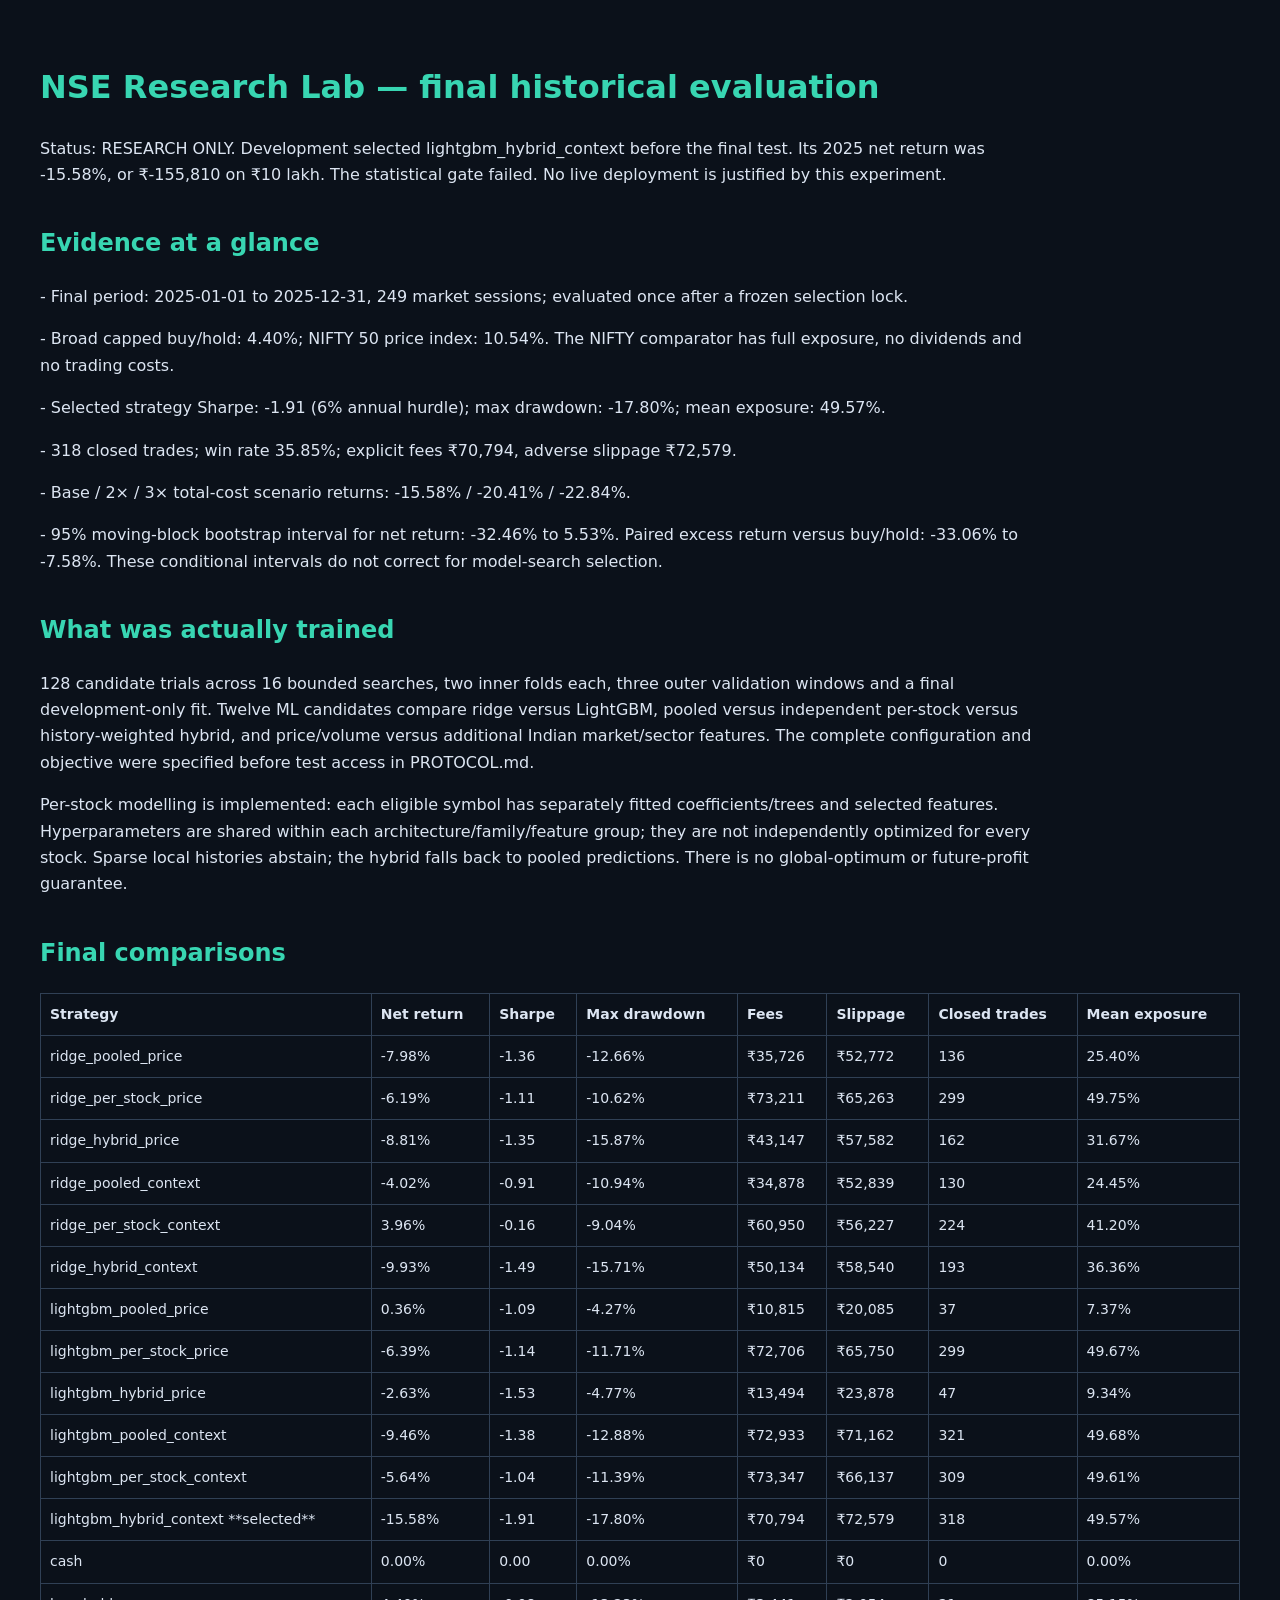
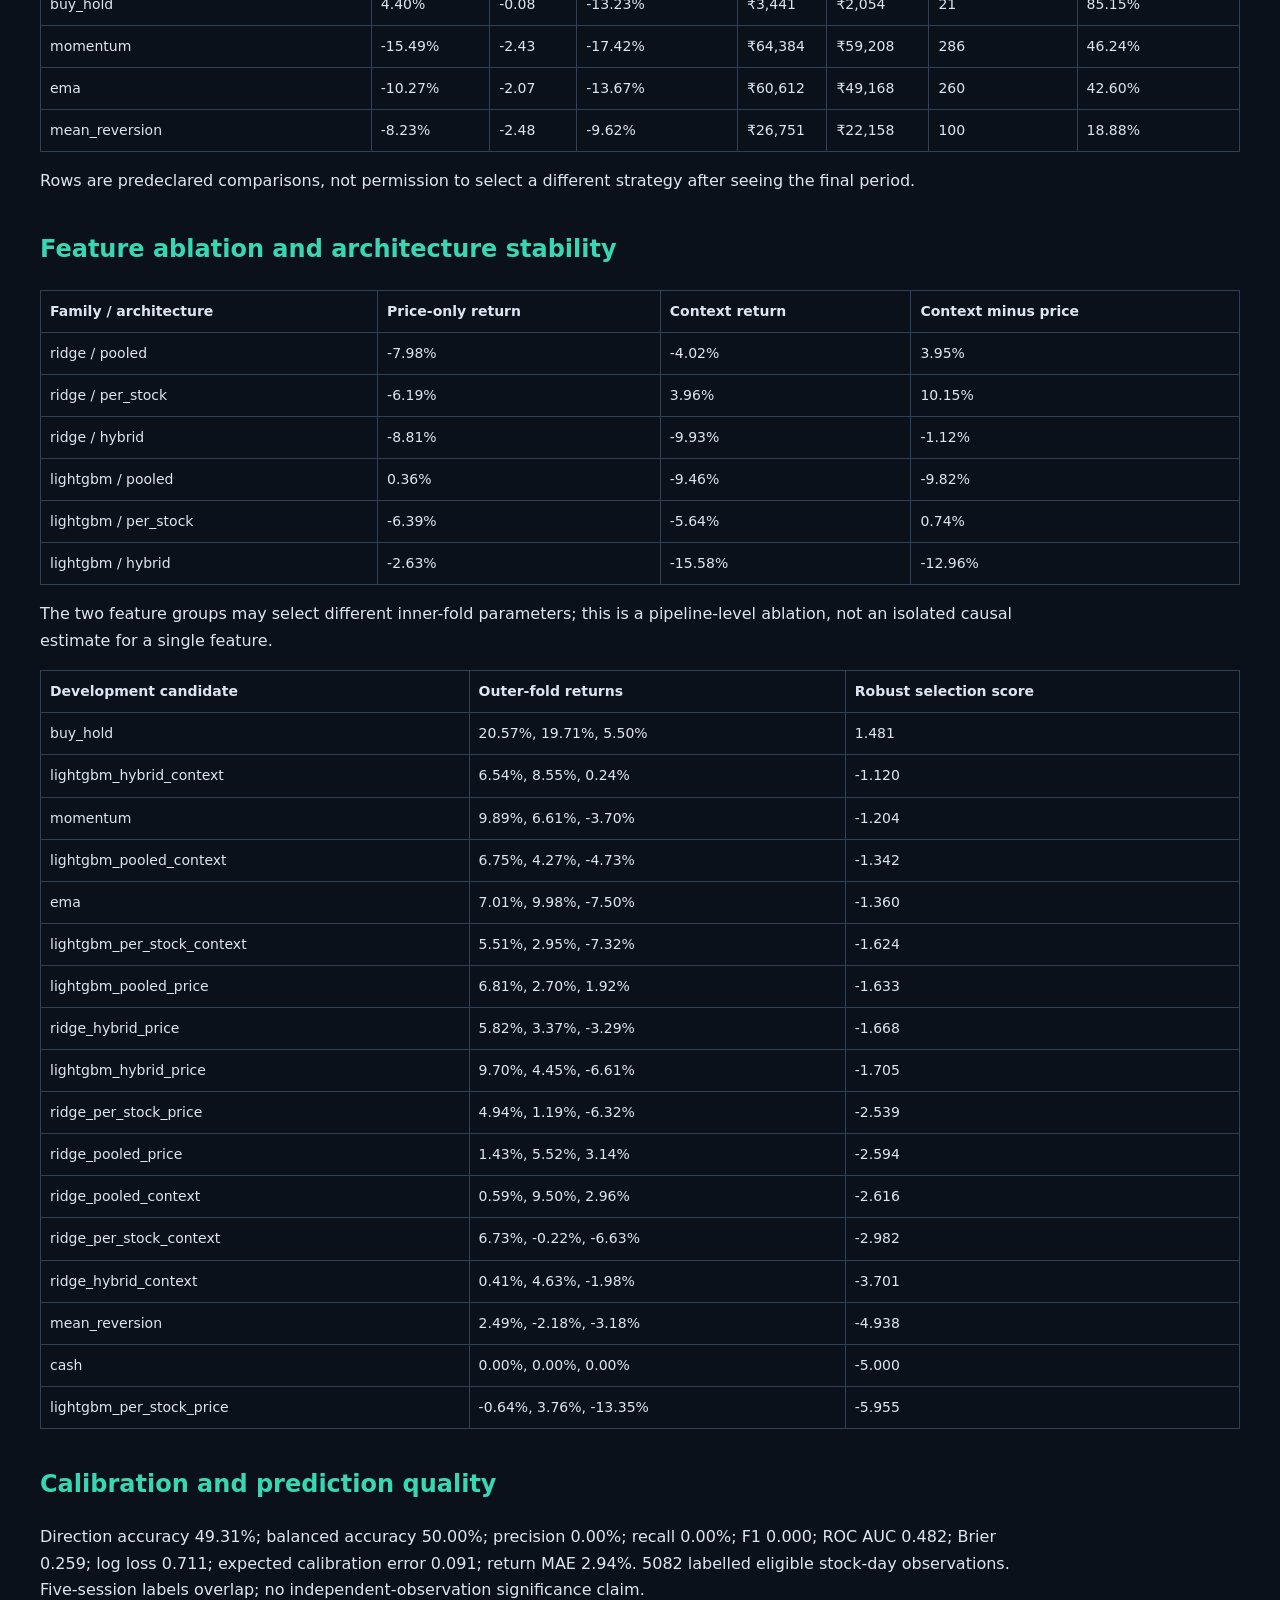
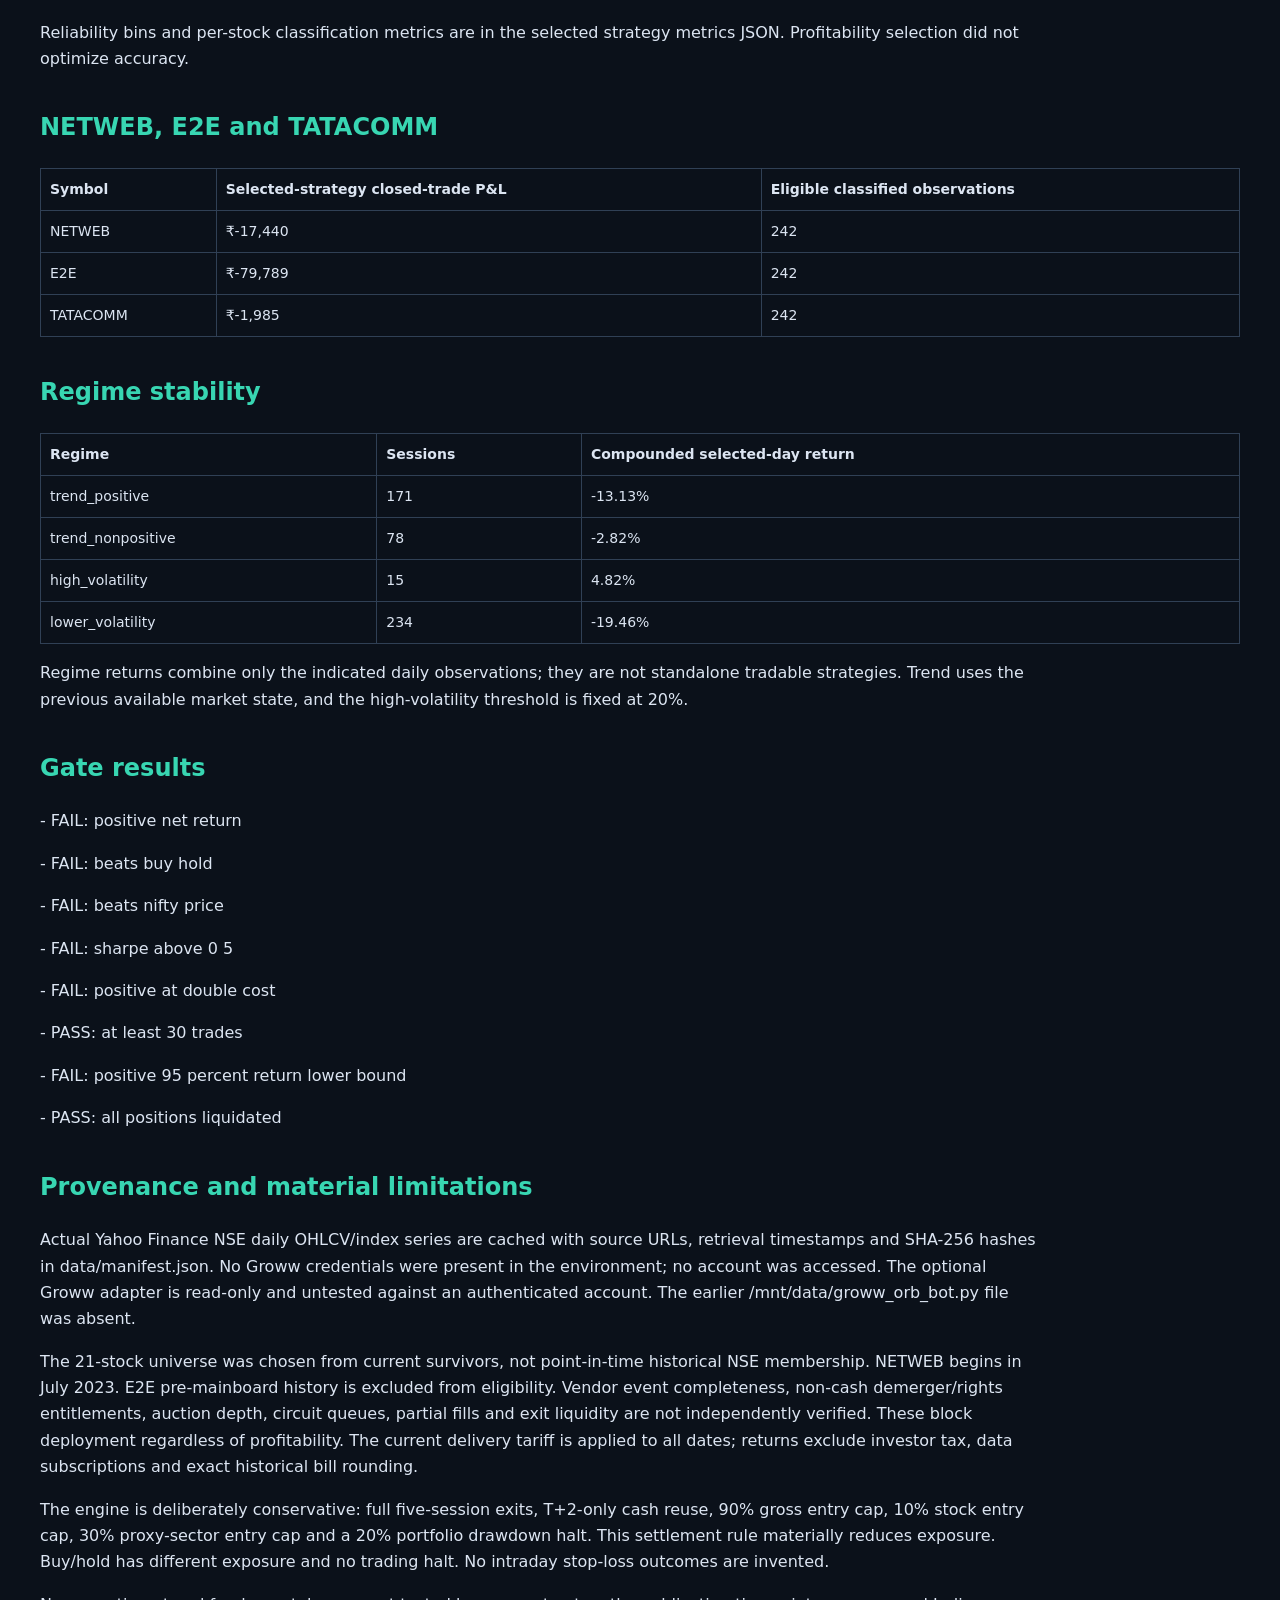
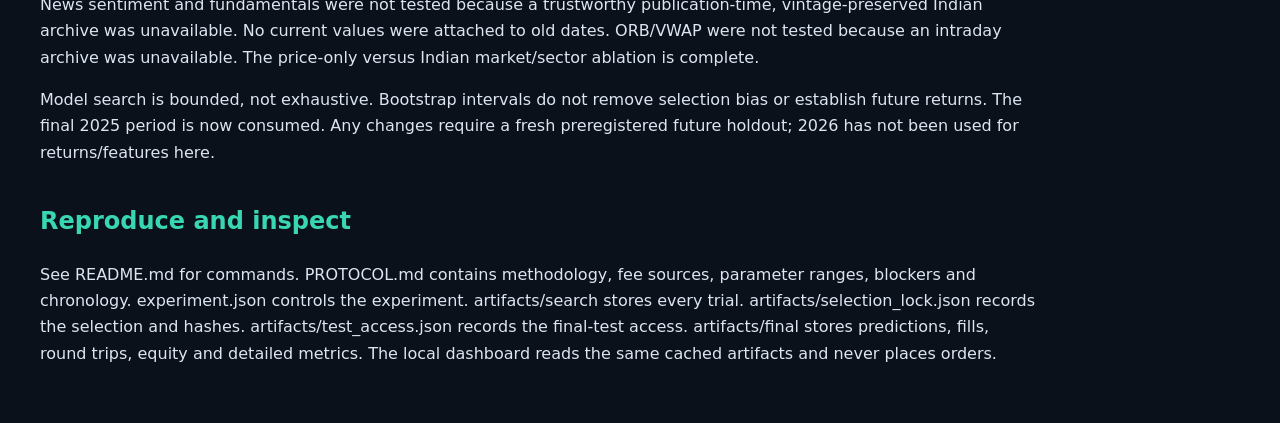
==== reports/RESULTS.html @ 407472f2 "Build reproducible NSE research pipeline and dark historical replay" ====
<!doctype html><html lang="en"><meta charset="utf-8"><meta name="viewport" content="width=device-width"><title>NSE Lab evaluation</title><style>body{font:16px/1.65 system-ui;background:#0b111a;color:#dce5f2;max-width:1200px;margin:auto;padding:40px}h1,h2{color:#38d6b2}h2{margin-top:36px}table{border-collapse:collapse;width:100%;font-size:14px}td,th{padding:9px;border:1px solid #304055;text-align:left}.scroll{overflow:auto}p{max-width:1000px}a{color:#38d6b2}</style><h1>NSE Research Lab — final historical evaluation</h1><p>Status: RESEARCH ONLY. Development selected lightgbm_hybrid_context before the final test. Its 2025 net return was -15.58%, or ₹-155,810 on ₹10 lakh. The statistical gate failed. No live deployment is justified by this experiment.</p><h2>Evidence at a glance</h2><p>- Final period: 2025-01-01 to 2025-12-31, 249 market sessions; evaluated once after a frozen selection lock.</p><p>- Broad capped buy/hold: 4.40%; NIFTY 50 price index: 10.54%. The NIFTY comparator has full exposure, no dividends and no trading costs.</p><p>- Selected strategy Sharpe: -1.91 (6% annual hurdle); max drawdown: -17.80%; mean exposure: 49.57%.</p><p>- 318 closed trades; win rate 35.85%; explicit fees ₹70,794, adverse slippage ₹72,579.</p><p>- Base / 2× / 3× total-cost scenario returns: -15.58% / -20.41% / -22.84%.</p><p>- 95% moving-block bootstrap interval for net return: -32.46% to 5.53%. Paired excess return versus buy/hold: -33.06% to -7.58%. These conditional intervals do not correct for model-search selection.</p><h2>What was actually trained</h2><p>128 candidate trials across 16 bounded searches, two inner folds each, three outer validation windows and a final development-only fit. Twelve ML candidates compare ridge versus LightGBM, pooled versus independent per-stock versus history-weighted hybrid, and price/volume versus additional Indian market/sector features. The complete configuration and objective were specified before test access in PROTOCOL.md.</p><p>Per-stock modelling is implemented: each eligible symbol has separately fitted coefficients/trees and selected features. Hyperparameters are shared within each architecture/family/feature group; they are not independently optimized for every stock. Sparse local histories abstain; the hybrid falls back to pooled predictions. There is no global-optimum or future-profit guarantee.</p><h2>Final comparisons</h2><div class="scroll"><table><tr><th>Strategy</th><th>Net return</th><th>Sharpe</th><th>Max drawdown</th><th>Fees</th><th>Slippage</th><th>Closed trades</th><th>Mean exposure</th></tr><tr><td>ridge_pooled_price</td><td>-7.98%</td><td>-1.36</td><td>-12.66%</td><td>₹35,726</td><td>₹52,772</td><td>136</td><td>25.40%</td></tr><tr><td>ridge_per_stock_price</td><td>-6.19%</td><td>-1.11</td><td>-10.62%</td><td>₹73,211</td><td>₹65,263</td><td>299</td><td>49.75%</td></tr><tr><td>ridge_hybrid_price</td><td>-8.81%</td><td>-1.35</td><td>-15.87%</td><td>₹43,147</td><td>₹57,582</td><td>162</td><td>31.67%</td></tr><tr><td>ridge_pooled_context</td><td>-4.02%</td><td>-0.91</td><td>-10.94%</td><td>₹34,878</td><td>₹52,839</td><td>130</td><td>24.45%</td></tr><tr><td>ridge_per_stock_context</td><td>3.96%</td><td>-0.16</td><td>-9.04%</td><td>₹60,950</td><td>₹56,227</td><td>224</td><td>41.20%</td></tr><tr><td>ridge_hybrid_context</td><td>-9.93%</td><td>-1.49</td><td>-15.71%</td><td>₹50,134</td><td>₹58,540</td><td>193</td><td>36.36%</td></tr><tr><td>lightgbm_pooled_price</td><td>0.36%</td><td>-1.09</td><td>-4.27%</td><td>₹10,815</td><td>₹20,085</td><td>37</td><td>7.37%</td></tr><tr><td>lightgbm_per_stock_price</td><td>-6.39%</td><td>-1.14</td><td>-11.71%</td><td>₹72,706</td><td>₹65,750</td><td>299</td><td>49.67%</td></tr><tr><td>lightgbm_hybrid_price</td><td>-2.63%</td><td>-1.53</td><td>-4.77%</td><td>₹13,494</td><td>₹23,878</td><td>47</td><td>9.34%</td></tr><tr><td>lightgbm_pooled_context</td><td>-9.46%</td><td>-1.38</td><td>-12.88%</td><td>₹72,933</td><td>₹71,162</td><td>321</td><td>49.68%</td></tr><tr><td>lightgbm_per_stock_context</td><td>-5.64%</td><td>-1.04</td><td>-11.39%</td><td>₹73,347</td><td>₹66,137</td><td>309</td><td>49.61%</td></tr><tr><td>lightgbm_hybrid_context **selected**</td><td>-15.58%</td><td>-1.91</td><td>-17.80%</td><td>₹70,794</td><td>₹72,579</td><td>318</td><td>49.57%</td></tr><tr><td>cash</td><td>0.00%</td><td>0.00</td><td>0.00%</td><td>₹0</td><td>₹0</td><td>0</td><td>0.00%</td></tr><tr><td>buy_hold</td><td>4.40%</td><td>-0.08</td><td>-13.23%</td><td>₹3,441</td><td>₹2,054</td><td>21</td><td>85.15%</td></tr><tr><td>momentum</td><td>-15.49%</td><td>-2.43</td><td>-17.42%</td><td>₹64,384</td><td>₹59,208</td><td>286</td><td>46.24%</td></tr><tr><td>ema</td><td>-10.27%</td><td>-2.07</td><td>-13.67%</td><td>₹60,612</td><td>₹49,168</td><td>260</td><td>42.60%</td></tr><tr><td>mean_reversion</td><td>-8.23%</td><td>-2.48</td><td>-9.62%</td><td>₹26,751</td><td>₹22,158</td><td>100</td><td>18.88%</td></tr></table></div><p>Rows are predeclared comparisons, not permission to select a different strategy after seeing the final period.</p><h2>Feature ablation and architecture stability</h2><div class="scroll"><table><tr><th>Family / architecture</th><th>Price-only return</th><th>Context return</th><th>Context minus price</th></tr><tr><td>ridge / pooled</td><td>-7.98%</td><td>-4.02%</td><td>3.95%</td></tr><tr><td>ridge / per_stock</td><td>-6.19%</td><td>3.96%</td><td>10.15%</td></tr><tr><td>ridge / hybrid</td><td>-8.81%</td><td>-9.93%</td><td>-1.12%</td></tr><tr><td>lightgbm / pooled</td><td>0.36%</td><td>-9.46%</td><td>-9.82%</td></tr><tr><td>lightgbm / per_stock</td><td>-6.39%</td><td>-5.64%</td><td>0.74%</td></tr><tr><td>lightgbm / hybrid</td><td>-2.63%</td><td>-15.58%</td><td>-12.96%</td></tr></table></div><p>The two feature groups may select different inner-fold parameters; this is a pipeline-level ablation, not an isolated causal estimate for a single feature.</p><div class="scroll"><table><tr><th>Development candidate</th><th>Outer-fold returns</th><th>Robust selection score</th></tr><tr><td>buy_hold</td><td>20.57%, 19.71%, 5.50%</td><td>1.481</td></tr><tr><td>lightgbm_hybrid_context</td><td>6.54%, 8.55%, 0.24%</td><td>-1.120</td></tr><tr><td>momentum</td><td>9.89%, 6.61%, -3.70%</td><td>-1.204</td></tr><tr><td>lightgbm_pooled_context</td><td>6.75%, 4.27%, -4.73%</td><td>-1.342</td></tr><tr><td>ema</td><td>7.01%, 9.98%, -7.50%</td><td>-1.360</td></tr><tr><td>lightgbm_per_stock_context</td><td>5.51%, 2.95%, -7.32%</td><td>-1.624</td></tr><tr><td>lightgbm_pooled_price</td><td>6.81%, 2.70%, 1.92%</td><td>-1.633</td></tr><tr><td>ridge_hybrid_price</td><td>5.82%, 3.37%, -3.29%</td><td>-1.668</td></tr><tr><td>lightgbm_hybrid_price</td><td>9.70%, 4.45%, -6.61%</td><td>-1.705</td></tr><tr><td>ridge_per_stock_price</td><td>4.94%, 1.19%, -6.32%</td><td>-2.539</td></tr><tr><td>ridge_pooled_price</td><td>1.43%, 5.52%, 3.14%</td><td>-2.594</td></tr><tr><td>ridge_pooled_context</td><td>0.59%, 9.50%, 2.96%</td><td>-2.616</td></tr><tr><td>ridge_per_stock_context</td><td>6.73%, -0.22%, -6.63%</td><td>-2.982</td></tr><tr><td>ridge_hybrid_context</td><td>0.41%, 4.63%, -1.98%</td><td>-3.701</td></tr><tr><td>mean_reversion</td><td>2.49%, -2.18%, -3.18%</td><td>-4.938</td></tr><tr><td>cash</td><td>0.00%, 0.00%, 0.00%</td><td>-5.000</td></tr><tr><td>lightgbm_per_stock_price</td><td>-0.64%, 3.76%, -13.35%</td><td>-5.955</td></tr></table></div><h2>Calibration and prediction quality</h2><p>Direction accuracy 49.31%; balanced accuracy 50.00%; precision 0.00%; recall 0.00%; F1 0.000; ROC AUC 0.482; Brier 0.259; log loss 0.711; expected calibration error 0.091; return MAE 2.94%. 5082 labelled eligible stock-day observations. Five-session labels overlap; no independent-observation significance claim.</p><p>Reliability bins and per-stock classification metrics are in the selected strategy metrics JSON. Profitability selection did not optimize accuracy.</p><h2>NETWEB, E2E and TATACOMM</h2><div class="scroll"><table><tr><th>Symbol</th><th>Selected-strategy closed-trade P&amp;L</th><th>Eligible classified observations</th></tr><tr><td>NETWEB</td><td>₹-17,440</td><td>242</td></tr><tr><td>E2E</td><td>₹-79,789</td><td>242</td></tr><tr><td>TATACOMM</td><td>₹-1,985</td><td>242</td></tr></table></div><h2>Regime stability</h2><div class="scroll"><table><tr><th>Regime</th><th>Sessions</th><th>Compounded selected-day return</th></tr><tr><td>trend_positive</td><td>171</td><td>-13.13%</td></tr><tr><td>trend_nonpositive</td><td>78</td><td>-2.82%</td></tr><tr><td>high_volatility</td><td>15</td><td>4.82%</td></tr><tr><td>lower_volatility</td><td>234</td><td>-19.46%</td></tr></table></div><p>Regime returns combine only the indicated daily observations; they are not standalone tradable strategies. Trend uses the previous available market state, and the high-volatility threshold is fixed at 20%.</p><h2>Gate results</h2><p>- FAIL: positive net return</p><p>- FAIL: beats buy hold</p><p>- FAIL: beats nifty price</p><p>- FAIL: sharpe above 0 5</p><p>- FAIL: positive at double cost</p><p>- PASS: at least 30 trades</p><p>- FAIL: positive 95 percent return lower bound</p><p>- PASS: all positions liquidated</p><h2>Provenance and material limitations</h2><p>Actual Yahoo Finance NSE daily OHLCV/index series are cached with source URLs, retrieval timestamps and SHA-256 hashes in data/manifest.json. No Groww credentials were present in the environment; no account was accessed. The optional Groww adapter is read-only and untested against an authenticated account. The earlier /mnt/data/groww_orb_bot.py file was absent.</p><p>The 21-stock universe was chosen from current survivors, not point-in-time historical NSE membership. NETWEB begins in July 2023. E2E pre-mainboard history is excluded from eligibility. Vendor event completeness, non-cash demerger/rights entitlements, auction depth, circuit queues, partial fills and exit liquidity are not independently verified. These block deployment regardless of profitability. The current delivery tariff is applied to all dates; returns exclude investor tax, data subscriptions and exact historical bill rounding.</p><p>The engine is deliberately conservative: full five-session exits, T+2-only cash reuse, 90% gross entry cap, 10% stock entry cap, 30% proxy-sector entry cap and a 20% portfolio drawdown halt. This settlement rule materially reduces exposure. Buy/hold has different exposure and no trading halt. No intraday stop-loss outcomes are invented.</p><p>News sentiment and fundamentals were not tested because a trustworthy publication-time, vintage-preserved Indian archive was unavailable. No current values were attached to old dates. ORB/VWAP were not tested because an intraday archive was unavailable. The price-only versus Indian market/sector ablation is complete.</p><p>Model search is bounded, not exhaustive. Bootstrap intervals do not remove selection bias or establish future returns. The final 2025 period is now consumed. Any changes require a fresh preregistered future holdout; 2026 has not been used for returns/features here.</p><h2>Reproduce and inspect</h2><p>See README.md for commands. PROTOCOL.md contains methodology, fee sources, parameter ranges, blockers and chronology. experiment.json controls the experiment. artifacts/search stores every trial. artifacts/selection_lock.json records the selection and hashes. artifacts/test_access.json records the final-test access. artifacts/final stores predictions, fills, round trips, equity and detailed metrics. The local dashboard reads the same cached artifacts and never places orders.</p></html>
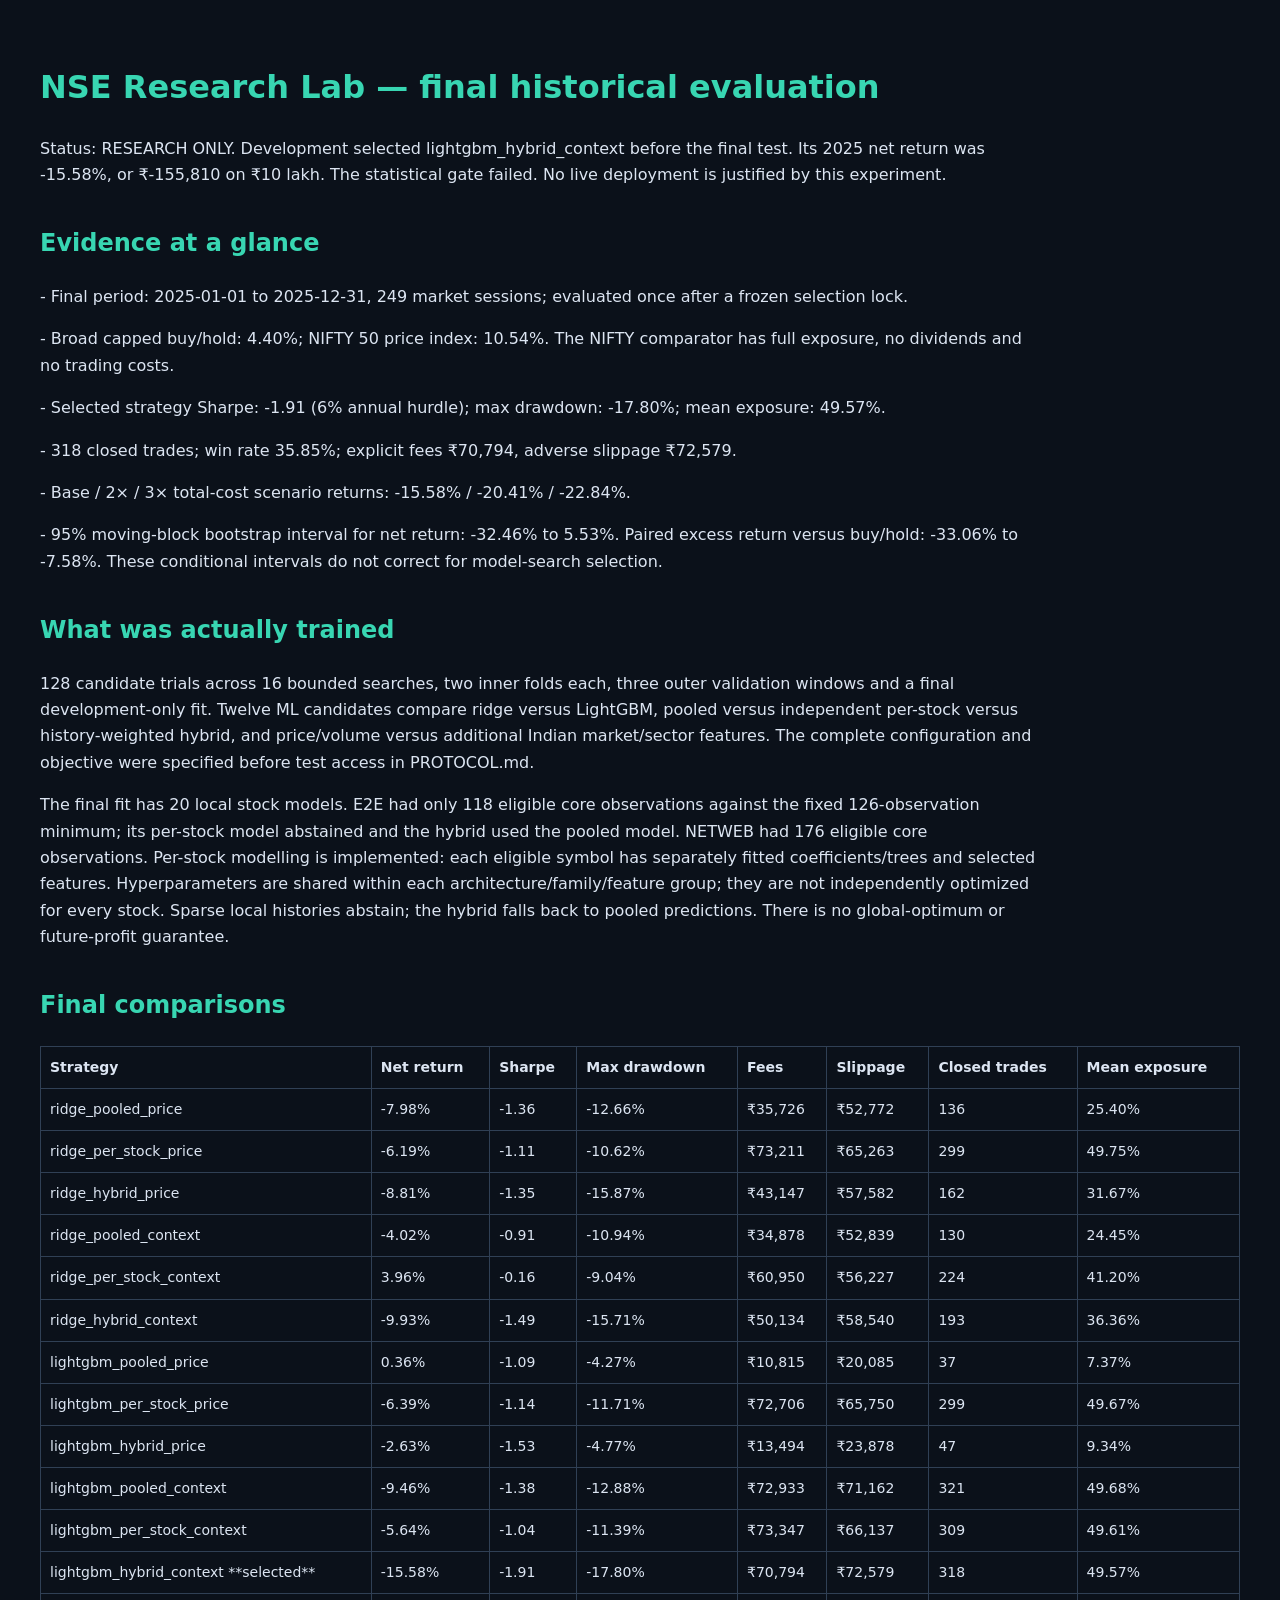
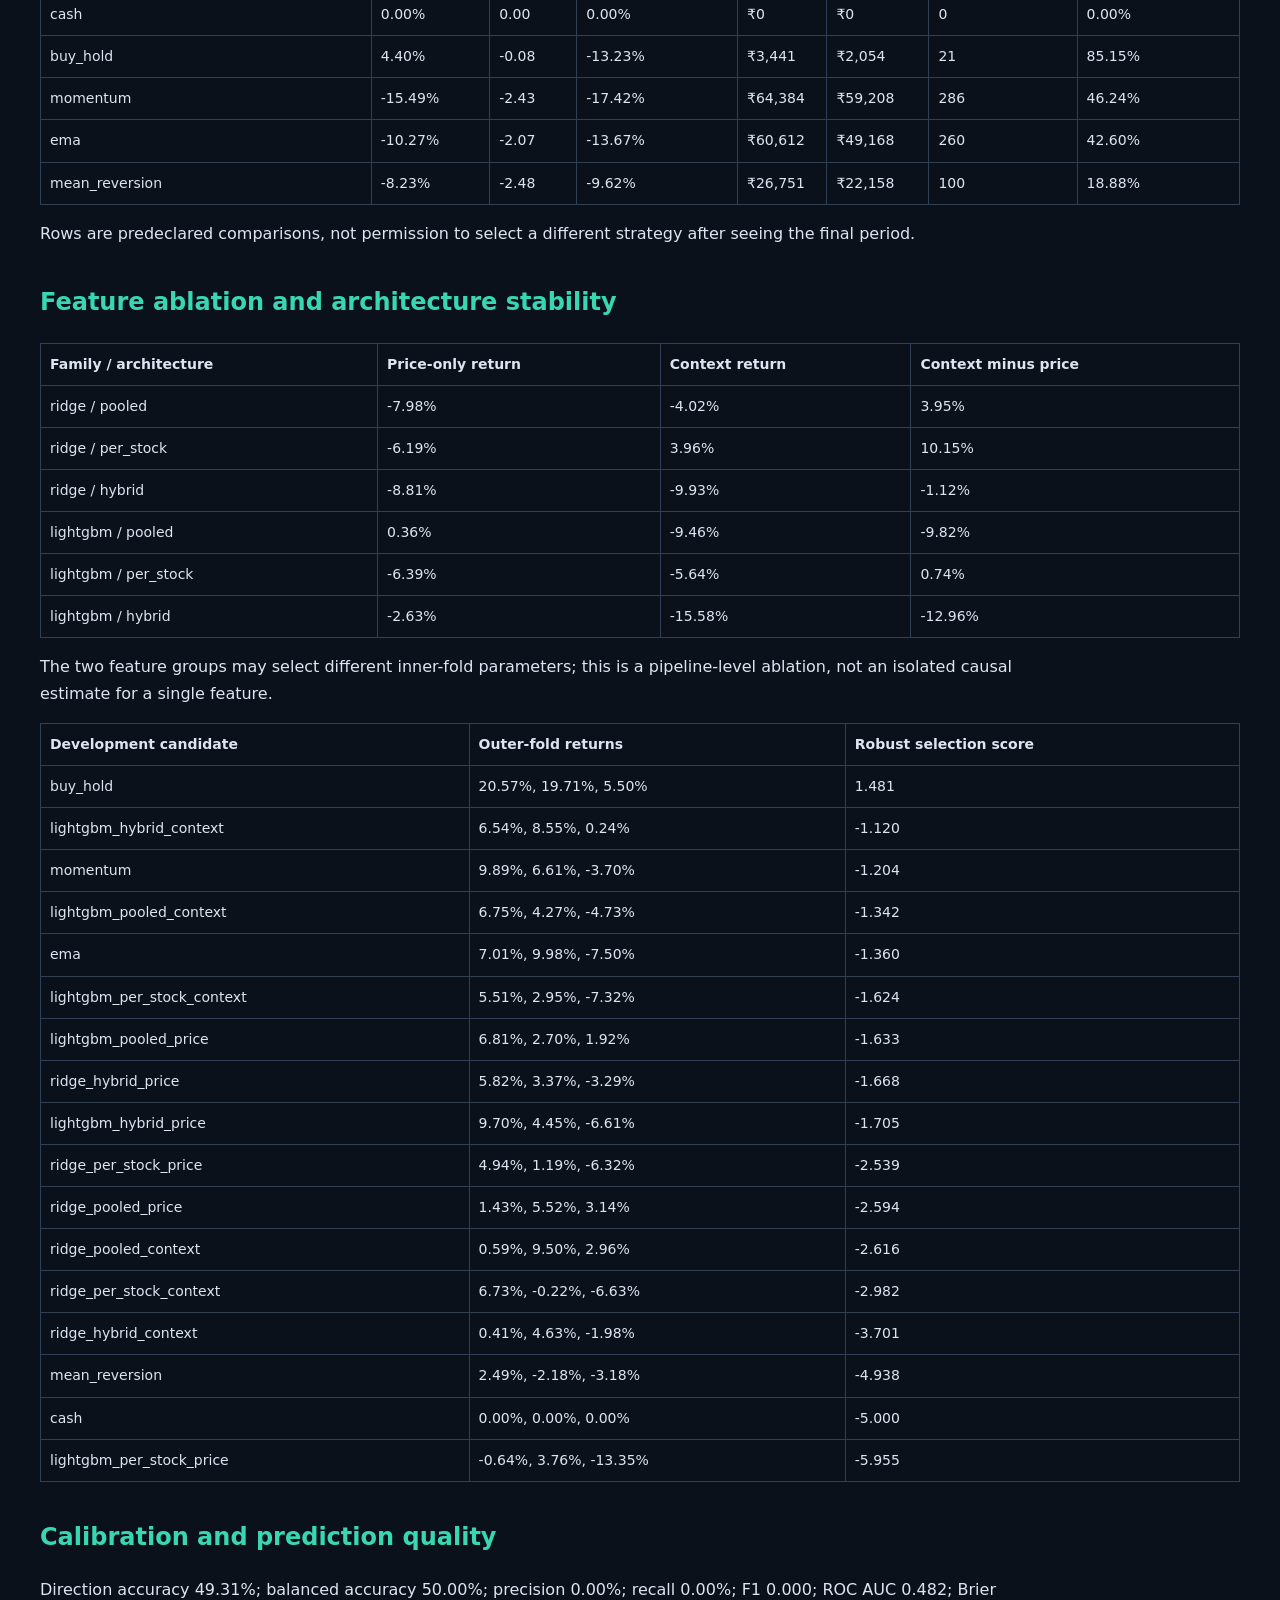
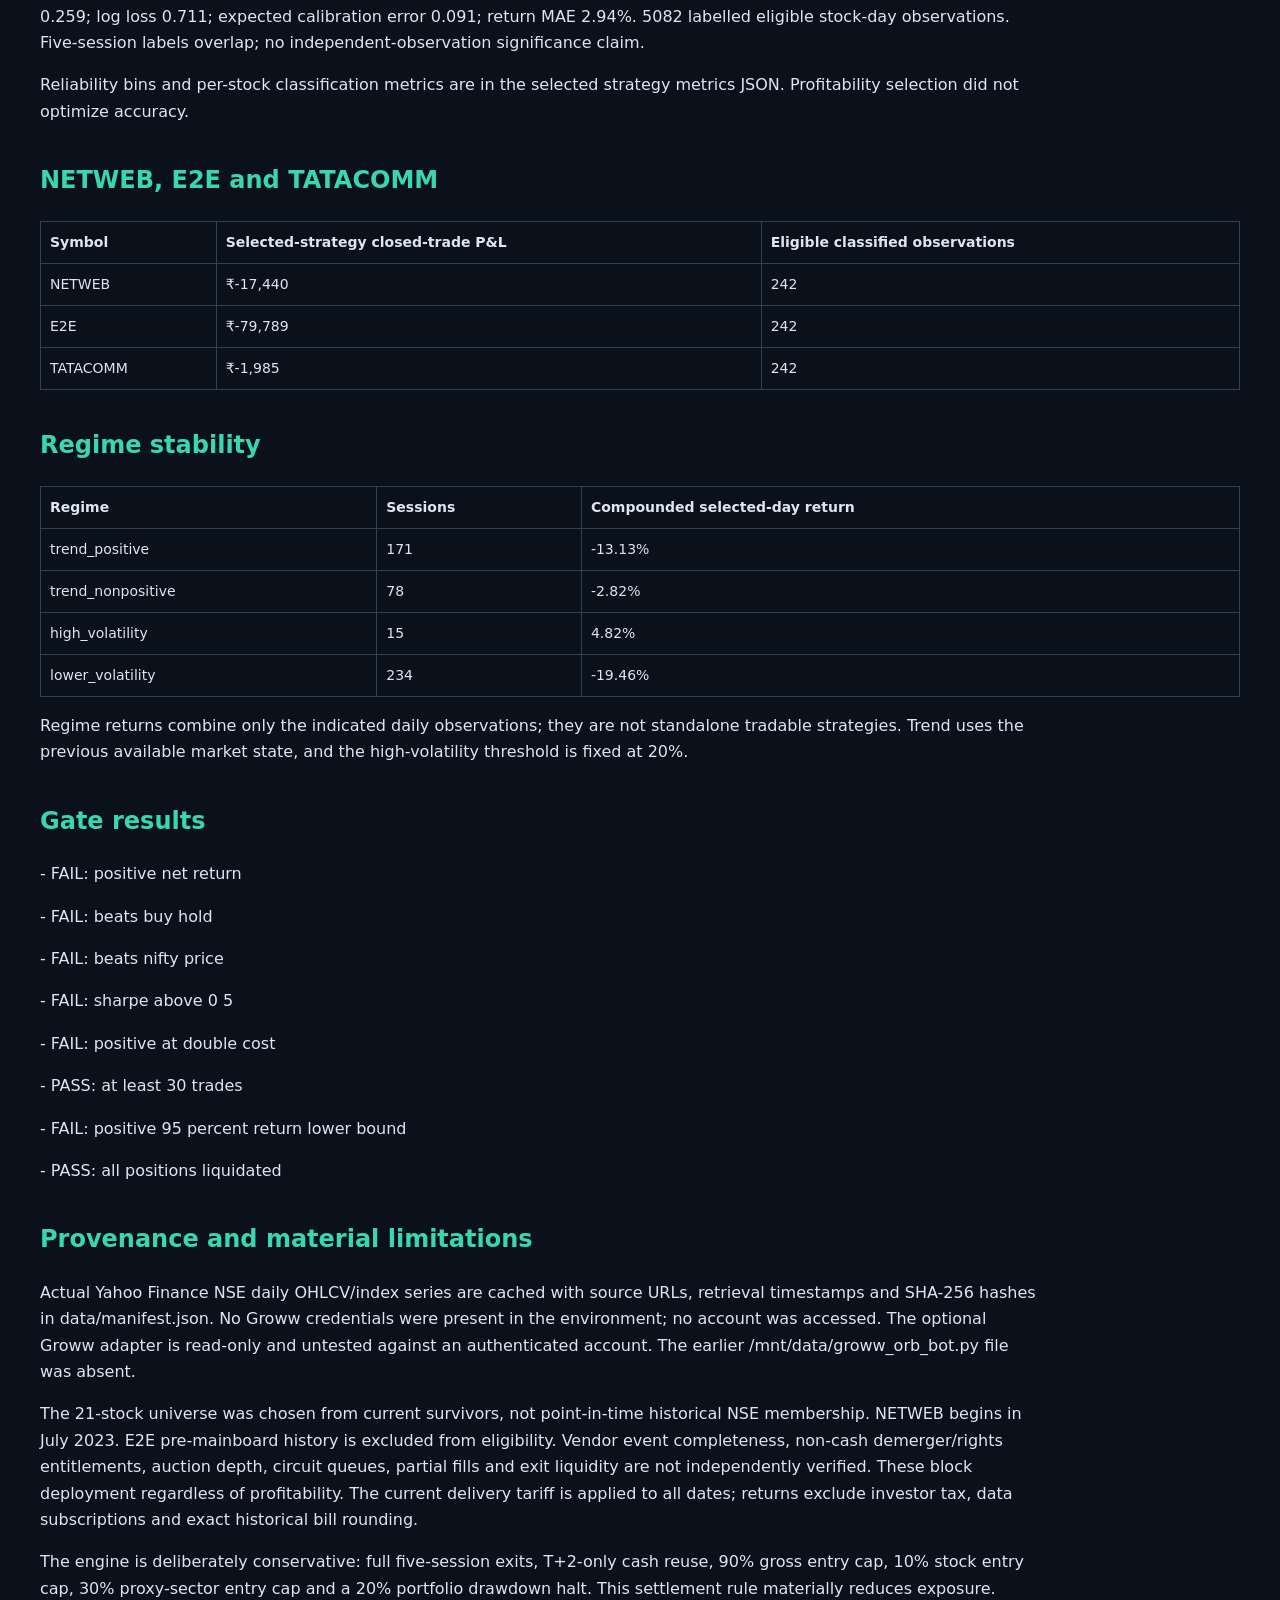
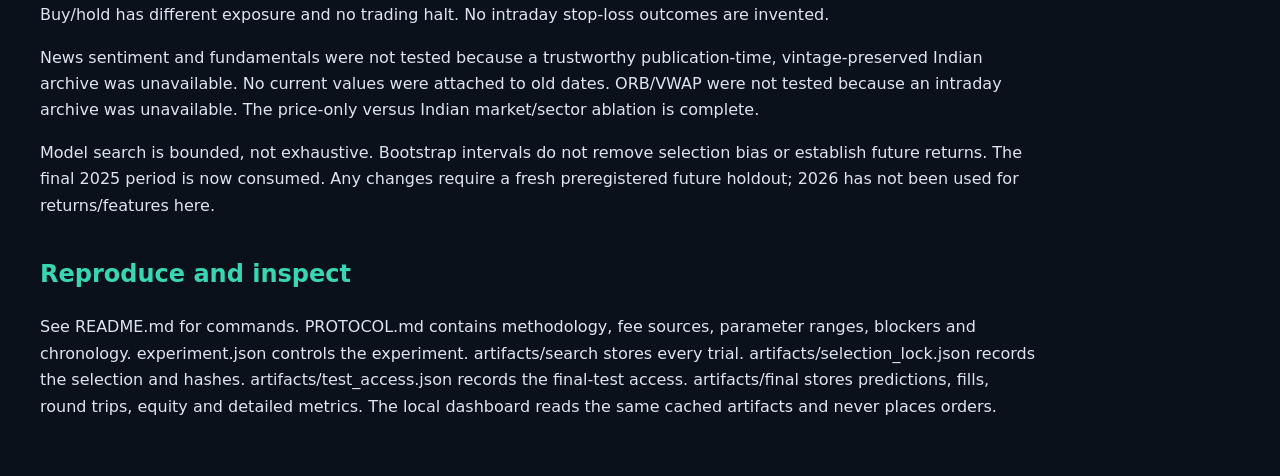
==== commit 3bf2b20e: "Document sparse E2E local-model eligibility explicitly" ====
--- a/reports/RESULTS.html
+++ b/reports/RESULTS.html
@@ -1 +1 @@
-<!doctype html><html lang="en"><meta charset="utf-8"><meta name="viewport" content="width=device-width"><title>NSE Lab evaluation</title><style>body{font:16px/1.65 system-ui;background:#0b111a;color:#dce5f2;max-width:1200px;margin:auto;padding:40px}h1,h2{color:#38d6b2}h2{margin-top:36px}table{border-collapse:collapse;width:100%;font-size:14px}td,th{padding:9px;border:1px solid #304055;text-align:left}.scroll{overflow:auto}p{max-width:1000px}a{color:#38d6b2}</style><h1>NSE Research Lab — final historical evaluation</h1><p>Status: RESEARCH ONLY. Development selected lightgbm_hybrid_context before the final test. Its 2025 net return was -15.58%, or ₹-155,810 on ₹10 lakh. The statistical gate failed. No live deployment is justified by this experiment.</p><h2>Evidence at a glance</h2><p>- Final period: 2025-01-01 to 2025-12-31, 249 market sessions; evaluated once after a frozen selection lock.</p><p>- Broad capped buy/hold: 4.40%; NIFTY 50 price index: 10.54%. The NIFTY comparator has full exposure, no dividends and no trading costs.</p><p>- Selected strategy Sharpe: -1.91 (6% annual hurdle); max drawdown: -17.80%; mean exposure: 49.57%.</p><p>- 318 closed trades; win rate 35.85%; explicit fees ₹70,794, adverse slippage ₹72,579.</p><p>- Base / 2× / 3× total-cost scenario returns: -15.58% / -20.41% / -22.84%.</p><p>- 95% moving-block bootstrap interval for net return: -32.46% to 5.53%. Paired excess return versus buy/hold: -33.06% to -7.58%. These conditional intervals do not correct for model-search selection.</p><h2>What was actually trained</h2><p>128 candidate trials across 16 bounded searches, two inner folds each, three outer validation windows and a final development-only fit. Twelve ML candidates compare ridge versus LightGBM, pooled versus independent per-stock versus history-weighted hybrid, and price/volume versus additional Indian market/sector features. The complete configuration and objective were specified before test access in PROTOCOL.md.</p><p>Per-stock modelling is implemented: each eligible symbol has separately fitted coefficients/trees and selected features. Hyperparameters are shared within each architecture/family/feature group; they are not independently optimized for every stock. Sparse local histories abstain; the hybrid falls back to pooled predictions. There is no global-optimum or future-profit guarantee.</p><h2>Final comparisons</h2><div class="scroll"><table><tr><th>Strategy</th><th>Net return</th><th>Sharpe</th><th>Max drawdown</th><th>Fees</th><th>Slippage</th><th>Closed trades</th><th>Mean exposure</th></tr><tr><td>ridge_pooled_price</td><td>-7.98%</td><td>-1.36</td><td>-12.66%</td><td>₹35,726</td><td>₹52,772</td><td>136</td><td>25.40%</td></tr><tr><td>ridge_per_stock_price</td><td>-6.19%</td><td>-1.11</td><td>-10.62%</td><td>₹73,211</td><td>₹65,263</td><td>299</td><td>49.75%</td></tr><tr><td>ridge_hybrid_price</td><td>-8.81%</td><td>-1.35</td><td>-15.87%</td><td>₹43,147</td><td>₹57,582</td><td>162</td><td>31.67%</td></tr><tr><td>ridge_pooled_context</td><td>-4.02%</td><td>-0.91</td><td>-10.94%</td><td>₹34,878</td><td>₹52,839</td><td>130</td><td>24.45%</td></tr><tr><td>ridge_per_stock_context</td><td>3.96%</td><td>-0.16</td><td>-9.04%</td><td>₹60,950</td><td>₹56,227</td><td>224</td><td>41.20%</td></tr><tr><td>ridge_hybrid_context</td><td>-9.93%</td><td>-1.49</td><td>-15.71%</td><td>₹50,134</td><td>₹58,540</td><td>193</td><td>36.36%</td></tr><tr><td>lightgbm_pooled_price</td><td>0.36%</td><td>-1.09</td><td>-4.27%</td><td>₹10,815</td><td>₹20,085</td><td>37</td><td>7.37%</td></tr><tr><td>lightgbm_per_stock_price</td><td>-6.39%</td><td>-1.14</td><td>-11.71%</td><td>₹72,706</td><td>₹65,750</td><td>299</td><td>49.67%</td></tr><tr><td>lightgbm_hybrid_price</td><td>-2.63%</td><td>-1.53</td><td>-4.77%</td><td>₹13,494</td><td>₹23,878</td><td>47</td><td>9.34%</td></tr><tr><td>lightgbm_pooled_context</td><td>-9.46%</td><td>-1.38</td><td>-12.88%</td><td>₹72,933</td><td>₹71,162</td><td>321</td><td>49.68%</td></tr><tr><td>lightgbm_per_stock_context</td><td>-5.64%</td><td>-1.04</td><td>-11.39%</td><td>₹73,347</td><td>₹66,137</td><td>309</td><td>49.61%</td></tr><tr><td>lightgbm_hybrid_context **selected**</td><td>-15.58%</td><td>-1.91</td><td>-17.80%</td><td>₹70,794</td><td>₹72,579</td><td>318</td><td>49.57%</td></tr><tr><td>cash</td><td>0.00%</td><td>0.00</td><td>0.00%</td><td>₹0</td><td>₹0</td><td>0</td><td>0.00%</td></tr><tr><td>buy_hold</td><td>4.40%</td><td>-0.08</td><td>-13.23%</td><td>₹3,441</td><td>₹2,054</td><td>21</td><td>85.15%</td></tr><tr><td>momentum</td><td>-15.49%</td><td>-2.43</td><td>-17.42%</td><td>₹64,384</td><td>₹59,208</td><td>286</td><td>46.24%</td></tr><tr><td>ema</td><td>-10.27%</td><td>-2.07</td><td>-13.67%</td><td>₹60,612</td><td>₹49,168</td><td>260</td><td>42.60%</td></tr><tr><td>mean_reversion</td><td>-8.23%</td><td>-2.48</td><td>-9.62%</td><td>₹26,751</td><td>₹22,158</td><td>100</td><td>18.88%</td></tr></table></div><p>Rows are predeclared comparisons, not permission to select a different strategy after seeing the final period.</p><h2>Feature ablation and architecture stability</h2><div class="scroll"><table><tr><th>Family / architecture</th><th>Price-only return</th><th>Context return</th><th>Context minus price</th></tr><tr><td>ridge / pooled</td><td>-7.98%</td><td>-4.02%</td><td>3.95%</td></tr><tr><td>ridge / per_stock</td><td>-6.19%</td><td>3.96%</td><td>10.15%</td></tr><tr><td>ridge / hybrid</td><td>-8.81%</td><td>-9.93%</td><td>-1.12%</td></tr><tr><td>lightgbm / pooled</td><td>0.36%</td><td>-9.46%</td><td>-9.82%</td></tr><tr><td>lightgbm / per_stock</td><td>-6.39%</td><td>-5.64%</td><td>0.74%</td></tr><tr><td>lightgbm / hybrid</td><td>-2.63%</td><td>-15.58%</td><td>-12.96%</td></tr></table></div><p>The two feature groups may select different inner-fold parameters; this is a pipeline-level ablation, not an isolated causal estimate for a single feature.</p><div class="scroll"><table><tr><th>Development candidate</th><th>Outer-fold returns</th><th>Robust selection score</th></tr><tr><td>buy_hold</td><td>20.57%, 19.71%, 5.50%</td><td>1.481</td></tr><tr><td>lightgbm_hybrid_context</td><td>6.54%, 8.55%, 0.24%</td><td>-1.120</td></tr><tr><td>momentum</td><td>9.89%, 6.61%, -3.70%</td><td>-1.204</td></tr><tr><td>lightgbm_pooled_context</td><td>6.75%, 4.27%, -4.73%</td><td>-1.342</td></tr><tr><td>ema</td><td>7.01%, 9.98%, -7.50%</td><td>-1.360</td></tr><tr><td>lightgbm_per_stock_context</td><td>5.51%, 2.95%, -7.32%</td><td>-1.624</td></tr><tr><td>lightgbm_pooled_price</td><td>6.81%, 2.70%, 1.92%</td><td>-1.633</td></tr><tr><td>ridge_hybrid_price</td><td>5.82%, 3.37%, -3.29%</td><td>-1.668</td></tr><tr><td>lightgbm_hybrid_price</td><td>9.70%, 4.45%, -6.61%</td><td>-1.705</td></tr><tr><td>ridge_per_stock_price</td><td>4.94%, 1.19%, -6.32%</td><td>-2.539</td></tr><tr><td>ridge_pooled_price</td><td>1.43%, 5.52%, 3.14%</td><td>-2.594</td></tr><tr><td>ridge_pooled_context</td><td>0.59%, 9.50%, 2.96%</td><td>-2.616</td></tr><tr><td>ridge_per_stock_context</td><td>6.73%, -0.22%, -6.63%</td><td>-2.982</td></tr><tr><td>ridge_hybrid_context</td><td>0.41%, 4.63%, -1.98%</td><td>-3.701</td></tr><tr><td>mean_reversion</td><td>2.49%, -2.18%, -3.18%</td><td>-4.938</td></tr><tr><td>cash</td><td>0.00%, 0.00%, 0.00%</td><td>-5.000</td></tr><tr><td>lightgbm_per_stock_price</td><td>-0.64%, 3.76%, -13.35%</td><td>-5.955</td></tr></table></div><h2>Calibration and prediction quality</h2><p>Direction accuracy 49.31%; balanced accuracy 50.00%; precision 0.00%; recall 0.00%; F1 0.000; ROC AUC 0.482; Brier 0.259; log loss 0.711; expected calibration error 0.091; return MAE 2.94%. 5082 labelled eligible stock-day observations. Five-session labels overlap; no independent-observation significance claim.</p><p>Reliability bins and per-stock classification metrics are in the selected strategy metrics JSON. Profitability selection did not optimize accuracy.</p><h2>NETWEB, E2E and TATACOMM</h2><div class="scroll"><table><tr><th>Symbol</th><th>Selected-strategy closed-trade P&amp;L</th><th>Eligible classified observations</th></tr><tr><td>NETWEB</td><td>₹-17,440</td><td>242</td></tr><tr><td>E2E</td><td>₹-79,789</td><td>242</td></tr><tr><td>TATACOMM</td><td>₹-1,985</td><td>242</td></tr></table></div><h2>Regime stability</h2><div class="scroll"><table><tr><th>Regime</th><th>Sessions</th><th>Compounded selected-day return</th></tr><tr><td>trend_positive</td><td>171</td><td>-13.13%</td></tr><tr><td>trend_nonpositive</td><td>78</td><td>-2.82%</td></tr><tr><td>high_volatility</td><td>15</td><td>4.82%</td></tr><tr><td>lower_volatility</td><td>234</td><td>-19.46%</td></tr></table></div><p>Regime returns combine only the indicated daily observations; they are not standalone tradable strategies. Trend uses the previous available market state, and the high-volatility threshold is fixed at 20%.</p><h2>Gate results</h2><p>- FAIL: positive net return</p><p>- FAIL: beats buy hold</p><p>- FAIL: beats nifty price</p><p>- FAIL: sharpe above 0 5</p><p>- FAIL: positive at double cost</p><p>- PASS: at least 30 trades</p><p>- FAIL: positive 95 percent return lower bound</p><p>- PASS: all positions liquidated</p><h2>Provenance and material limitations</h2><p>Actual Yahoo Finance NSE daily OHLCV/index series are cached with source URLs, retrieval timestamps and SHA-256 hashes in data/manifest.json. No Groww credentials were present in the environment; no account was accessed. The optional Groww adapter is read-only and untested against an authenticated account. The earlier /mnt/data/groww_orb_bot.py file was absent.</p><p>The 21-stock universe was chosen from current survivors, not point-in-time historical NSE membership. NETWEB begins in July 2023. E2E pre-mainboard history is excluded from eligibility. Vendor event completeness, non-cash demerger/rights entitlements, auction depth, circuit queues, partial fills and exit liquidity are not independently verified. These block deployment regardless of profitability. The current delivery tariff is applied to all dates; returns exclude investor tax, data subscriptions and exact historical bill rounding.</p><p>The engine is deliberately conservative: full five-session exits, T+2-only cash reuse, 90% gross entry cap, 10% stock entry cap, 30% proxy-sector entry cap and a 20% portfolio drawdown halt. This settlement rule materially reduces exposure. Buy/hold has different exposure and no trading halt. No intraday stop-loss outcomes are invented.</p><p>News sentiment and fundamentals were not tested because a trustworthy publication-time, vintage-preserved Indian archive was unavailable. No current values were attached to old dates. ORB/VWAP were not tested because an intraday archive was unavailable. The price-only versus Indian market/sector ablation is complete.</p><p>Model search is bounded, not exhaustive. Bootstrap intervals do not remove selection bias or establish future returns. The final 2025 period is now consumed. Any changes require a fresh preregistered future holdout; 2026 has not been used for returns/features here.</p><h2>Reproduce and inspect</h2><p>See README.md for commands. PROTOCOL.md contains methodology, fee sources, parameter ranges, blockers and chronology. experiment.json controls the experiment. artifacts/search stores every trial. artifacts/selection_lock.json records the selection and hashes. artifacts/test_access.json records the final-test access. artifacts/final stores predictions, fills, round trips, equity and detailed metrics. The local dashboard reads the same cached artifacts and never places orders.</p></html>+<!doctype html><html lang="en"><meta charset="utf-8"><meta name="viewport" content="width=device-width"><title>NSE Lab evaluation</title><style>body{font:16px/1.65 system-ui;background:#0b111a;color:#dce5f2;max-width:1200px;margin:auto;padding:40px}h1,h2{color:#38d6b2}h2{margin-top:36px}table{border-collapse:collapse;width:100%;font-size:14px}td,th{padding:9px;border:1px solid #304055;text-align:left}.scroll{overflow:auto}p{max-width:1000px}a{color:#38d6b2}</style><h1>NSE Research Lab — final historical evaluation</h1><p>Status: RESEARCH ONLY. Development selected lightgbm_hybrid_context before the final test. Its 2025 net return was -15.58%, or ₹-155,810 on ₹10 lakh. The statistical gate failed. No live deployment is justified by this experiment.</p><h2>Evidence at a glance</h2><p>- Final period: 2025-01-01 to 2025-12-31, 249 market sessions; evaluated once after a frozen selection lock.</p><p>- Broad capped buy/hold: 4.40%; NIFTY 50 price index: 10.54%. The NIFTY comparator has full exposure, no dividends and no trading costs.</p><p>- Selected strategy Sharpe: -1.91 (6% annual hurdle); max drawdown: -17.80%; mean exposure: 49.57%.</p><p>- 318 closed trades; win rate 35.85%; explicit fees ₹70,794, adverse slippage ₹72,579.</p><p>- Base / 2× / 3× total-cost scenario returns: -15.58% / -20.41% / -22.84%.</p><p>- 95% moving-block bootstrap interval for net return: -32.46% to 5.53%. Paired excess return versus buy/hold: -33.06% to -7.58%. These conditional intervals do not correct for model-search selection.</p><h2>What was actually trained</h2><p>128 candidate trials across 16 bounded searches, two inner folds each, three outer validation windows and a final development-only fit. Twelve ML candidates compare ridge versus LightGBM, pooled versus independent per-stock versus history-weighted hybrid, and price/volume versus additional Indian market/sector features. The complete configuration and objective were specified before test access in PROTOCOL.md.</p><p>The final fit has 20 local stock models. E2E had only 118 eligible core observations against the fixed 126-observation minimum; its per-stock model abstained and the hybrid used the pooled model. NETWEB had 176 eligible core observations. Per-stock modelling is implemented: each eligible symbol has separately fitted coefficients/trees and selected features. Hyperparameters are shared within each architecture/family/feature group; they are not independently optimized for every stock. Sparse local histories abstain; the hybrid falls back to pooled predictions. There is no global-optimum or future-profit guarantee.</p><h2>Final comparisons</h2><div class="scroll"><table><tr><th>Strategy</th><th>Net return</th><th>Sharpe</th><th>Max drawdown</th><th>Fees</th><th>Slippage</th><th>Closed trades</th><th>Mean exposure</th></tr><tr><td>ridge_pooled_price</td><td>-7.98%</td><td>-1.36</td><td>-12.66%</td><td>₹35,726</td><td>₹52,772</td><td>136</td><td>25.40%</td></tr><tr><td>ridge_per_stock_price</td><td>-6.19%</td><td>-1.11</td><td>-10.62%</td><td>₹73,211</td><td>₹65,263</td><td>299</td><td>49.75%</td></tr><tr><td>ridge_hybrid_price</td><td>-8.81%</td><td>-1.35</td><td>-15.87%</td><td>₹43,147</td><td>₹57,582</td><td>162</td><td>31.67%</td></tr><tr><td>ridge_pooled_context</td><td>-4.02%</td><td>-0.91</td><td>-10.94%</td><td>₹34,878</td><td>₹52,839</td><td>130</td><td>24.45%</td></tr><tr><td>ridge_per_stock_context</td><td>3.96%</td><td>-0.16</td><td>-9.04%</td><td>₹60,950</td><td>₹56,227</td><td>224</td><td>41.20%</td></tr><tr><td>ridge_hybrid_context</td><td>-9.93%</td><td>-1.49</td><td>-15.71%</td><td>₹50,134</td><td>₹58,540</td><td>193</td><td>36.36%</td></tr><tr><td>lightgbm_pooled_price</td><td>0.36%</td><td>-1.09</td><td>-4.27%</td><td>₹10,815</td><td>₹20,085</td><td>37</td><td>7.37%</td></tr><tr><td>lightgbm_per_stock_price</td><td>-6.39%</td><td>-1.14</td><td>-11.71%</td><td>₹72,706</td><td>₹65,750</td><td>299</td><td>49.67%</td></tr><tr><td>lightgbm_hybrid_price</td><td>-2.63%</td><td>-1.53</td><td>-4.77%</td><td>₹13,494</td><td>₹23,878</td><td>47</td><td>9.34%</td></tr><tr><td>lightgbm_pooled_context</td><td>-9.46%</td><td>-1.38</td><td>-12.88%</td><td>₹72,933</td><td>₹71,162</td><td>321</td><td>49.68%</td></tr><tr><td>lightgbm_per_stock_context</td><td>-5.64%</td><td>-1.04</td><td>-11.39%</td><td>₹73,347</td><td>₹66,137</td><td>309</td><td>49.61%</td></tr><tr><td>lightgbm_hybrid_context **selected**</td><td>-15.58%</td><td>-1.91</td><td>-17.80%</td><td>₹70,794</td><td>₹72,579</td><td>318</td><td>49.57%</td></tr><tr><td>cash</td><td>0.00%</td><td>0.00</td><td>0.00%</td><td>₹0</td><td>₹0</td><td>0</td><td>0.00%</td></tr><tr><td>buy_hold</td><td>4.40%</td><td>-0.08</td><td>-13.23%</td><td>₹3,441</td><td>₹2,054</td><td>21</td><td>85.15%</td></tr><tr><td>momentum</td><td>-15.49%</td><td>-2.43</td><td>-17.42%</td><td>₹64,384</td><td>₹59,208</td><td>286</td><td>46.24%</td></tr><tr><td>ema</td><td>-10.27%</td><td>-2.07</td><td>-13.67%</td><td>₹60,612</td><td>₹49,168</td><td>260</td><td>42.60%</td></tr><tr><td>mean_reversion</td><td>-8.23%</td><td>-2.48</td><td>-9.62%</td><td>₹26,751</td><td>₹22,158</td><td>100</td><td>18.88%</td></tr></table></div><p>Rows are predeclared comparisons, not permission to select a different strategy after seeing the final period.</p><h2>Feature ablation and architecture stability</h2><div class="scroll"><table><tr><th>Family / architecture</th><th>Price-only return</th><th>Context return</th><th>Context minus price</th></tr><tr><td>ridge / pooled</td><td>-7.98%</td><td>-4.02%</td><td>3.95%</td></tr><tr><td>ridge / per_stock</td><td>-6.19%</td><td>3.96%</td><td>10.15%</td></tr><tr><td>ridge / hybrid</td><td>-8.81%</td><td>-9.93%</td><td>-1.12%</td></tr><tr><td>lightgbm / pooled</td><td>0.36%</td><td>-9.46%</td><td>-9.82%</td></tr><tr><td>lightgbm / per_stock</td><td>-6.39%</td><td>-5.64%</td><td>0.74%</td></tr><tr><td>lightgbm / hybrid</td><td>-2.63%</td><td>-15.58%</td><td>-12.96%</td></tr></table></div><p>The two feature groups may select different inner-fold parameters; this is a pipeline-level ablation, not an isolated causal estimate for a single feature.</p><div class="scroll"><table><tr><th>Development candidate</th><th>Outer-fold returns</th><th>Robust selection score</th></tr><tr><td>buy_hold</td><td>20.57%, 19.71%, 5.50%</td><td>1.481</td></tr><tr><td>lightgbm_hybrid_context</td><td>6.54%, 8.55%, 0.24%</td><td>-1.120</td></tr><tr><td>momentum</td><td>9.89%, 6.61%, -3.70%</td><td>-1.204</td></tr><tr><td>lightgbm_pooled_context</td><td>6.75%, 4.27%, -4.73%</td><td>-1.342</td></tr><tr><td>ema</td><td>7.01%, 9.98%, -7.50%</td><td>-1.360</td></tr><tr><td>lightgbm_per_stock_context</td><td>5.51%, 2.95%, -7.32%</td><td>-1.624</td></tr><tr><td>lightgbm_pooled_price</td><td>6.81%, 2.70%, 1.92%</td><td>-1.633</td></tr><tr><td>ridge_hybrid_price</td><td>5.82%, 3.37%, -3.29%</td><td>-1.668</td></tr><tr><td>lightgbm_hybrid_price</td><td>9.70%, 4.45%, -6.61%</td><td>-1.705</td></tr><tr><td>ridge_per_stock_price</td><td>4.94%, 1.19%, -6.32%</td><td>-2.539</td></tr><tr><td>ridge_pooled_price</td><td>1.43%, 5.52%, 3.14%</td><td>-2.594</td></tr><tr><td>ridge_pooled_context</td><td>0.59%, 9.50%, 2.96%</td><td>-2.616</td></tr><tr><td>ridge_per_stock_context</td><td>6.73%, -0.22%, -6.63%</td><td>-2.982</td></tr><tr><td>ridge_hybrid_context</td><td>0.41%, 4.63%, -1.98%</td><td>-3.701</td></tr><tr><td>mean_reversion</td><td>2.49%, -2.18%, -3.18%</td><td>-4.938</td></tr><tr><td>cash</td><td>0.00%, 0.00%, 0.00%</td><td>-5.000</td></tr><tr><td>lightgbm_per_stock_price</td><td>-0.64%, 3.76%, -13.35%</td><td>-5.955</td></tr></table></div><h2>Calibration and prediction quality</h2><p>Direction accuracy 49.31%; balanced accuracy 50.00%; precision 0.00%; recall 0.00%; F1 0.000; ROC AUC 0.482; Brier 0.259; log loss 0.711; expected calibration error 0.091; return MAE 2.94%. 5082 labelled eligible stock-day observations. Five-session labels overlap; no independent-observation significance claim.</p><p>Reliability bins and per-stock classification metrics are in the selected strategy metrics JSON. Profitability selection did not optimize accuracy.</p><h2>NETWEB, E2E and TATACOMM</h2><div class="scroll"><table><tr><th>Symbol</th><th>Selected-strategy closed-trade P&amp;L</th><th>Eligible classified observations</th></tr><tr><td>NETWEB</td><td>₹-17,440</td><td>242</td></tr><tr><td>E2E</td><td>₹-79,789</td><td>242</td></tr><tr><td>TATACOMM</td><td>₹-1,985</td><td>242</td></tr></table></div><h2>Regime stability</h2><div class="scroll"><table><tr><th>Regime</th><th>Sessions</th><th>Compounded selected-day return</th></tr><tr><td>trend_positive</td><td>171</td><td>-13.13%</td></tr><tr><td>trend_nonpositive</td><td>78</td><td>-2.82%</td></tr><tr><td>high_volatility</td><td>15</td><td>4.82%</td></tr><tr><td>lower_volatility</td><td>234</td><td>-19.46%</td></tr></table></div><p>Regime returns combine only the indicated daily observations; they are not standalone tradable strategies. Trend uses the previous available market state, and the high-volatility threshold is fixed at 20%.</p><h2>Gate results</h2><p>- FAIL: positive net return</p><p>- FAIL: beats buy hold</p><p>- FAIL: beats nifty price</p><p>- FAIL: sharpe above 0 5</p><p>- FAIL: positive at double cost</p><p>- PASS: at least 30 trades</p><p>- FAIL: positive 95 percent return lower bound</p><p>- PASS: all positions liquidated</p><h2>Provenance and material limitations</h2><p>Actual Yahoo Finance NSE daily OHLCV/index series are cached with source URLs, retrieval timestamps and SHA-256 hashes in data/manifest.json. No Groww credentials were present in the environment; no account was accessed. The optional Groww adapter is read-only and untested against an authenticated account. The earlier /mnt/data/groww_orb_bot.py file was absent.</p><p>The 21-stock universe was chosen from current survivors, not point-in-time historical NSE membership. NETWEB begins in July 2023. E2E pre-mainboard history is excluded from eligibility. Vendor event completeness, non-cash demerger/rights entitlements, auction depth, circuit queues, partial fills and exit liquidity are not independently verified. These block deployment regardless of profitability. The current delivery tariff is applied to all dates; returns exclude investor tax, data subscriptions and exact historical bill rounding.</p><p>The engine is deliberately conservative: full five-session exits, T+2-only cash reuse, 90% gross entry cap, 10% stock entry cap, 30% proxy-sector entry cap and a 20% portfolio drawdown halt. This settlement rule materially reduces exposure. Buy/hold has different exposure and no trading halt. No intraday stop-loss outcomes are invented.</p><p>News sentiment and fundamentals were not tested because a trustworthy publication-time, vintage-preserved Indian archive was unavailable. No current values were attached to old dates. ORB/VWAP were not tested because an intraday archive was unavailable. The price-only versus Indian market/sector ablation is complete.</p><p>Model search is bounded, not exhaustive. Bootstrap intervals do not remove selection bias or establish future returns. The final 2025 period is now consumed. Any changes require a fresh preregistered future holdout; 2026 has not been used for returns/features here.</p><h2>Reproduce and inspect</h2><p>See README.md for commands. PROTOCOL.md contains methodology, fee sources, parameter ranges, blockers and chronology. experiment.json controls the experiment. artifacts/search stores every trial. artifacts/selection_lock.json records the selection and hashes. artifacts/test_access.json records the final-test access. artifacts/final stores predictions, fills, round trips, equity and detailed metrics. The local dashboard reads the same cached artifacts and never places orders.</p></html>
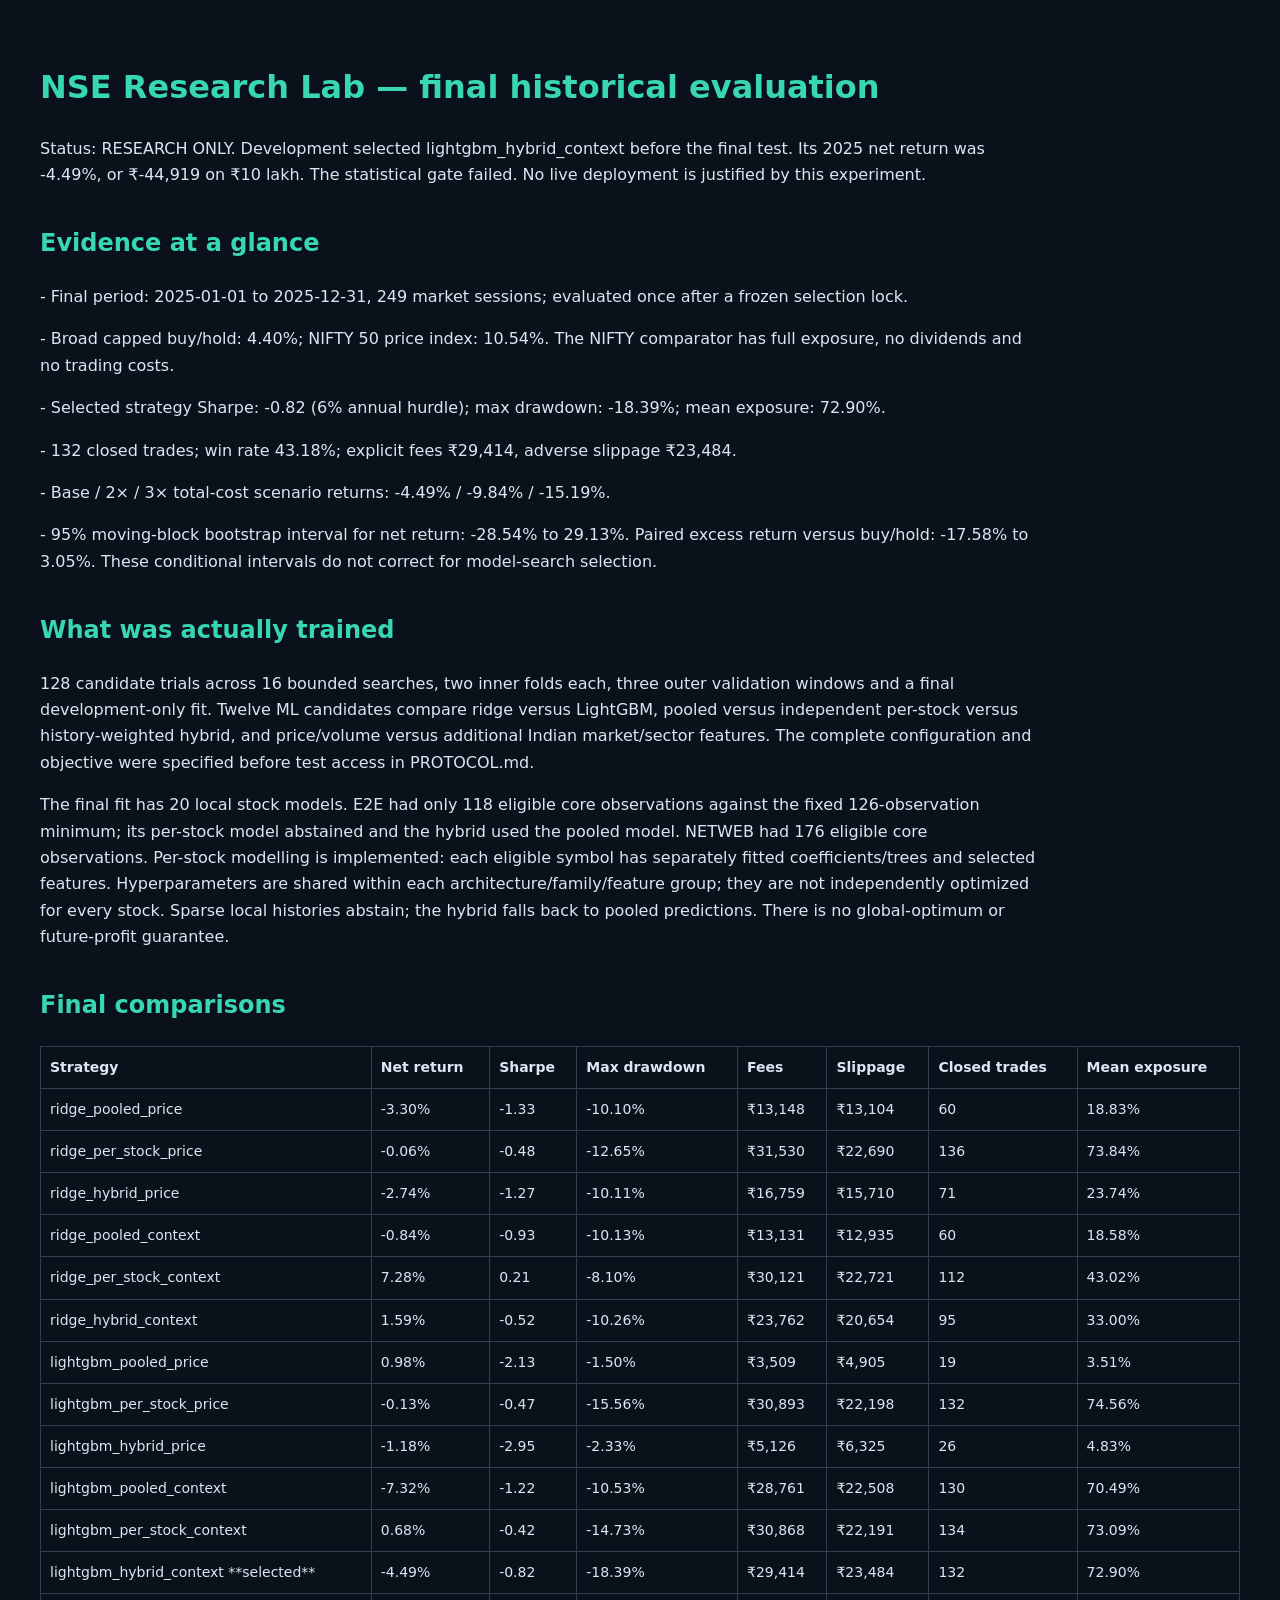
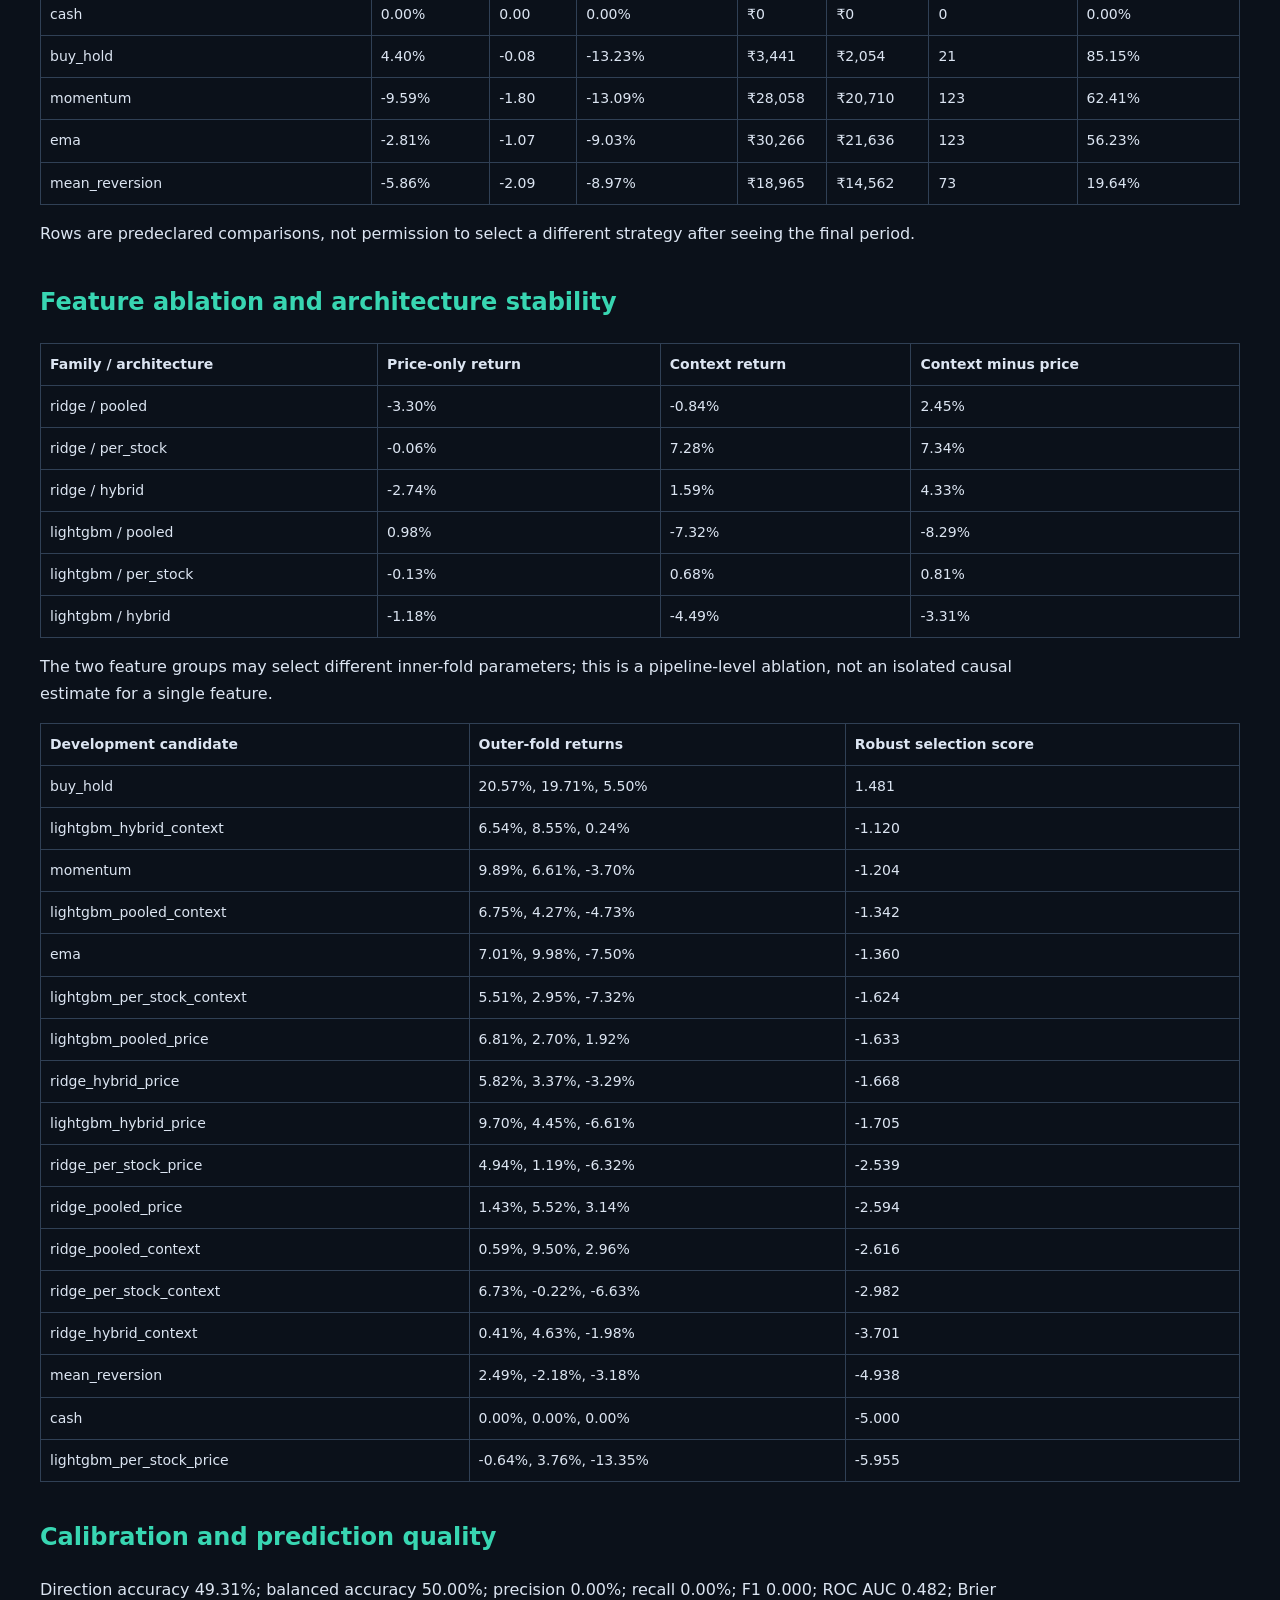
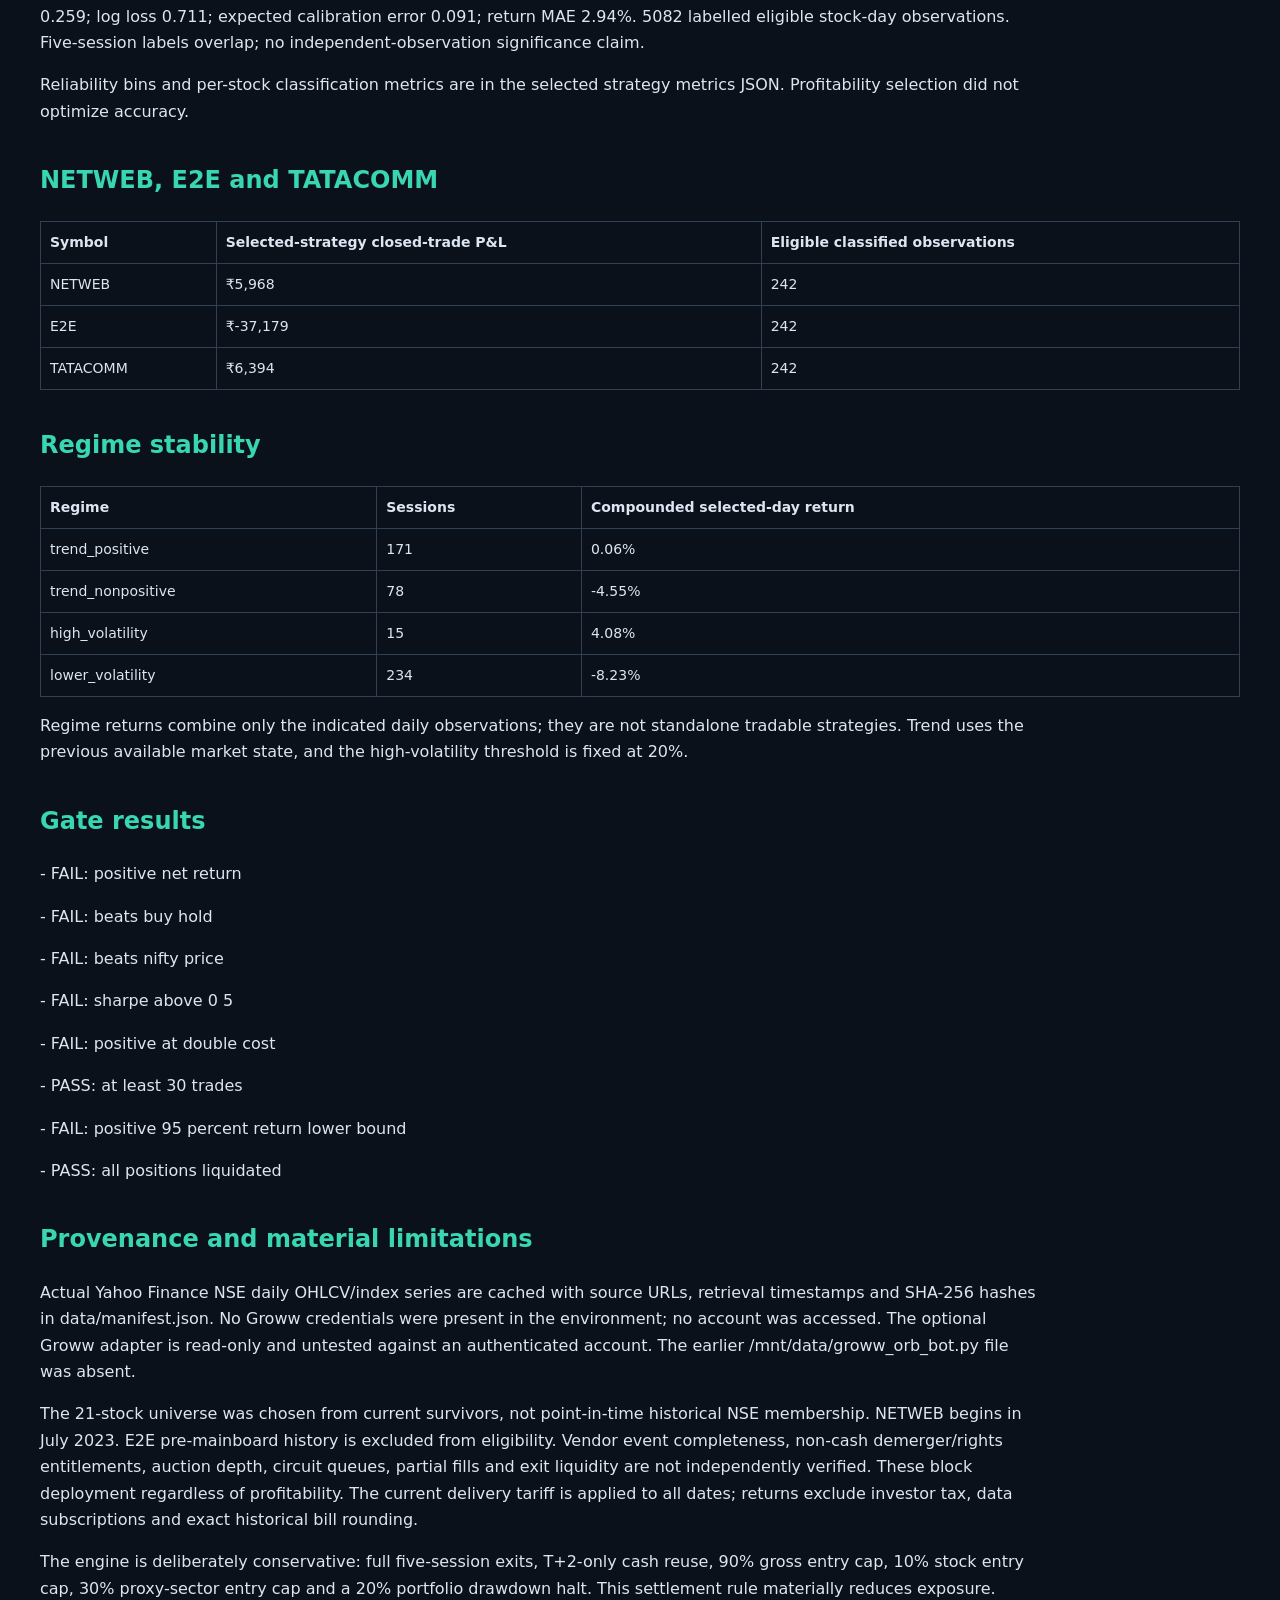
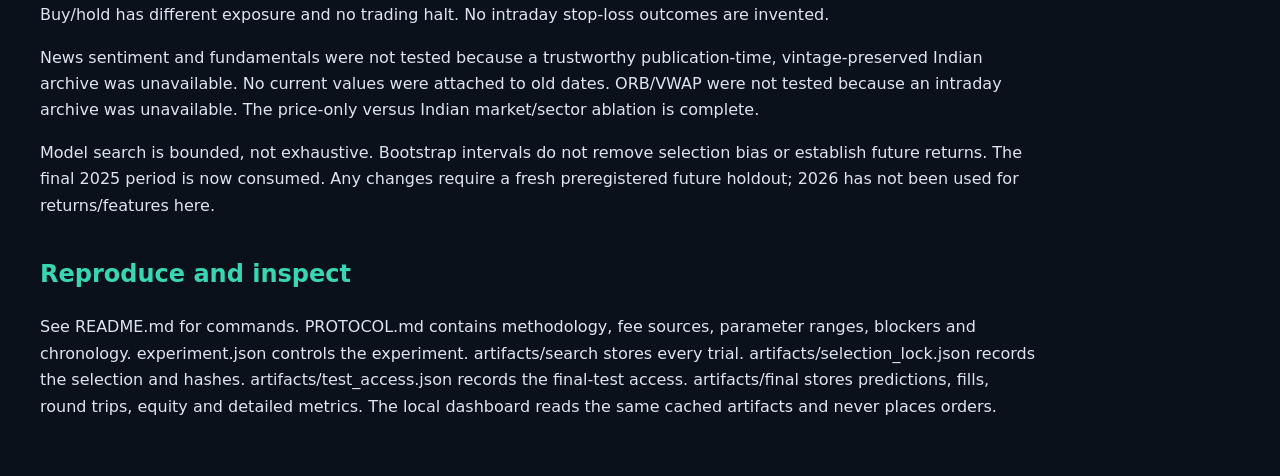
==== commit 211600d9: "Implement actionable improvements: smart turnover damping, volatility-scaled risk sizing, Groww exac" ====
--- a/reports/RESULTS.html
+++ b/reports/RESULTS.html
@@ -1 +1 @@
-<!doctype html><html lang="en"><meta charset="utf-8"><meta name="viewport" content="width=device-width"><title>NSE Lab evaluation</title><style>body{font:16px/1.65 system-ui;background:#0b111a;color:#dce5f2;max-width:1200px;margin:auto;padding:40px}h1,h2{color:#38d6b2}h2{margin-top:36px}table{border-collapse:collapse;width:100%;font-size:14px}td,th{padding:9px;border:1px solid #304055;text-align:left}.scroll{overflow:auto}p{max-width:1000px}a{color:#38d6b2}</style><h1>NSE Research Lab — final historical evaluation</h1><p>Status: RESEARCH ONLY. Development selected lightgbm_hybrid_context before the final test. Its 2025 net return was -15.58%, or ₹-155,810 on ₹10 lakh. The statistical gate failed. No live deployment is justified by this experiment.</p><h2>Evidence at a glance</h2><p>- Final period: 2025-01-01 to 2025-12-31, 249 market sessions; evaluated once after a frozen selection lock.</p><p>- Broad capped buy/hold: 4.40%; NIFTY 50 price index: 10.54%. The NIFTY comparator has full exposure, no dividends and no trading costs.</p><p>- Selected strategy Sharpe: -1.91 (6% annual hurdle); max drawdown: -17.80%; mean exposure: 49.57%.</p><p>- 318 closed trades; win rate 35.85%; explicit fees ₹70,794, adverse slippage ₹72,579.</p><p>- Base / 2× / 3× total-cost scenario returns: -15.58% / -20.41% / -22.84%.</p><p>- 95% moving-block bootstrap interval for net return: -32.46% to 5.53%. Paired excess return versus buy/hold: -33.06% to -7.58%. These conditional intervals do not correct for model-search selection.</p><h2>What was actually trained</h2><p>128 candidate trials across 16 bounded searches, two inner folds each, three outer validation windows and a final development-only fit. Twelve ML candidates compare ridge versus LightGBM, pooled versus independent per-stock versus history-weighted hybrid, and price/volume versus additional Indian market/sector features. The complete configuration and objective were specified before test access in PROTOCOL.md.</p><p>The final fit has 20 local stock models. E2E had only 118 eligible core observations against the fixed 126-observation minimum; its per-stock model abstained and the hybrid used the pooled model. NETWEB had 176 eligible core observations. Per-stock modelling is implemented: each eligible symbol has separately fitted coefficients/trees and selected features. Hyperparameters are shared within each architecture/family/feature group; they are not independently optimized for every stock. Sparse local histories abstain; the hybrid falls back to pooled predictions. There is no global-optimum or future-profit guarantee.</p><h2>Final comparisons</h2><div class="scroll"><table><tr><th>Strategy</th><th>Net return</th><th>Sharpe</th><th>Max drawdown</th><th>Fees</th><th>Slippage</th><th>Closed trades</th><th>Mean exposure</th></tr><tr><td>ridge_pooled_price</td><td>-7.98%</td><td>-1.36</td><td>-12.66%</td><td>₹35,726</td><td>₹52,772</td><td>136</td><td>25.40%</td></tr><tr><td>ridge_per_stock_price</td><td>-6.19%</td><td>-1.11</td><td>-10.62%</td><td>₹73,211</td><td>₹65,263</td><td>299</td><td>49.75%</td></tr><tr><td>ridge_hybrid_price</td><td>-8.81%</td><td>-1.35</td><td>-15.87%</td><td>₹43,147</td><td>₹57,582</td><td>162</td><td>31.67%</td></tr><tr><td>ridge_pooled_context</td><td>-4.02%</td><td>-0.91</td><td>-10.94%</td><td>₹34,878</td><td>₹52,839</td><td>130</td><td>24.45%</td></tr><tr><td>ridge_per_stock_context</td><td>3.96%</td><td>-0.16</td><td>-9.04%</td><td>₹60,950</td><td>₹56,227</td><td>224</td><td>41.20%</td></tr><tr><td>ridge_hybrid_context</td><td>-9.93%</td><td>-1.49</td><td>-15.71%</td><td>₹50,134</td><td>₹58,540</td><td>193</td><td>36.36%</td></tr><tr><td>lightgbm_pooled_price</td><td>0.36%</td><td>-1.09</td><td>-4.27%</td><td>₹10,815</td><td>₹20,085</td><td>37</td><td>7.37%</td></tr><tr><td>lightgbm_per_stock_price</td><td>-6.39%</td><td>-1.14</td><td>-11.71%</td><td>₹72,706</td><td>₹65,750</td><td>299</td><td>49.67%</td></tr><tr><td>lightgbm_hybrid_price</td><td>-2.63%</td><td>-1.53</td><td>-4.77%</td><td>₹13,494</td><td>₹23,878</td><td>47</td><td>9.34%</td></tr><tr><td>lightgbm_pooled_context</td><td>-9.46%</td><td>-1.38</td><td>-12.88%</td><td>₹72,933</td><td>₹71,162</td><td>321</td><td>49.68%</td></tr><tr><td>lightgbm_per_stock_context</td><td>-5.64%</td><td>-1.04</td><td>-11.39%</td><td>₹73,347</td><td>₹66,137</td><td>309</td><td>49.61%</td></tr><tr><td>lightgbm_hybrid_context **selected**</td><td>-15.58%</td><td>-1.91</td><td>-17.80%</td><td>₹70,794</td><td>₹72,579</td><td>318</td><td>49.57%</td></tr><tr><td>cash</td><td>0.00%</td><td>0.00</td><td>0.00%</td><td>₹0</td><td>₹0</td><td>0</td><td>0.00%</td></tr><tr><td>buy_hold</td><td>4.40%</td><td>-0.08</td><td>-13.23%</td><td>₹3,441</td><td>₹2,054</td><td>21</td><td>85.15%</td></tr><tr><td>momentum</td><td>-15.49%</td><td>-2.43</td><td>-17.42%</td><td>₹64,384</td><td>₹59,208</td><td>286</td><td>46.24%</td></tr><tr><td>ema</td><td>-10.27%</td><td>-2.07</td><td>-13.67%</td><td>₹60,612</td><td>₹49,168</td><td>260</td><td>42.60%</td></tr><tr><td>mean_reversion</td><td>-8.23%</td><td>-2.48</td><td>-9.62%</td><td>₹26,751</td><td>₹22,158</td><td>100</td><td>18.88%</td></tr></table></div><p>Rows are predeclared comparisons, not permission to select a different strategy after seeing the final period.</p><h2>Feature ablation and architecture stability</h2><div class="scroll"><table><tr><th>Family / architecture</th><th>Price-only return</th><th>Context return</th><th>Context minus price</th></tr><tr><td>ridge / pooled</td><td>-7.98%</td><td>-4.02%</td><td>3.95%</td></tr><tr><td>ridge / per_stock</td><td>-6.19%</td><td>3.96%</td><td>10.15%</td></tr><tr><td>ridge / hybrid</td><td>-8.81%</td><td>-9.93%</td><td>-1.12%</td></tr><tr><td>lightgbm / pooled</td><td>0.36%</td><td>-9.46%</td><td>-9.82%</td></tr><tr><td>lightgbm / per_stock</td><td>-6.39%</td><td>-5.64%</td><td>0.74%</td></tr><tr><td>lightgbm / hybrid</td><td>-2.63%</td><td>-15.58%</td><td>-12.96%</td></tr></table></div><p>The two feature groups may select different inner-fold parameters; this is a pipeline-level ablation, not an isolated causal estimate for a single feature.</p><div class="scroll"><table><tr><th>Development candidate</th><th>Outer-fold returns</th><th>Robust selection score</th></tr><tr><td>buy_hold</td><td>20.57%, 19.71%, 5.50%</td><td>1.481</td></tr><tr><td>lightgbm_hybrid_context</td><td>6.54%, 8.55%, 0.24%</td><td>-1.120</td></tr><tr><td>momentum</td><td>9.89%, 6.61%, -3.70%</td><td>-1.204</td></tr><tr><td>lightgbm_pooled_context</td><td>6.75%, 4.27%, -4.73%</td><td>-1.342</td></tr><tr><td>ema</td><td>7.01%, 9.98%, -7.50%</td><td>-1.360</td></tr><tr><td>lightgbm_per_stock_context</td><td>5.51%, 2.95%, -7.32%</td><td>-1.624</td></tr><tr><td>lightgbm_pooled_price</td><td>6.81%, 2.70%, 1.92%</td><td>-1.633</td></tr><tr><td>ridge_hybrid_price</td><td>5.82%, 3.37%, -3.29%</td><td>-1.668</td></tr><tr><td>lightgbm_hybrid_price</td><td>9.70%, 4.45%, -6.61%</td><td>-1.705</td></tr><tr><td>ridge_per_stock_price</td><td>4.94%, 1.19%, -6.32%</td><td>-2.539</td></tr><tr><td>ridge_pooled_price</td><td>1.43%, 5.52%, 3.14%</td><td>-2.594</td></tr><tr><td>ridge_pooled_context</td><td>0.59%, 9.50%, 2.96%</td><td>-2.616</td></tr><tr><td>ridge_per_stock_context</td><td>6.73%, -0.22%, -6.63%</td><td>-2.982</td></tr><tr><td>ridge_hybrid_context</td><td>0.41%, 4.63%, -1.98%</td><td>-3.701</td></tr><tr><td>mean_reversion</td><td>2.49%, -2.18%, -3.18%</td><td>-4.938</td></tr><tr><td>cash</td><td>0.00%, 0.00%, 0.00%</td><td>-5.000</td></tr><tr><td>lightgbm_per_stock_price</td><td>-0.64%, 3.76%, -13.35%</td><td>-5.955</td></tr></table></div><h2>Calibration and prediction quality</h2><p>Direction accuracy 49.31%; balanced accuracy 50.00%; precision 0.00%; recall 0.00%; F1 0.000; ROC AUC 0.482; Brier 0.259; log loss 0.711; expected calibration error 0.091; return MAE 2.94%. 5082 labelled eligible stock-day observations. Five-session labels overlap; no independent-observation significance claim.</p><p>Reliability bins and per-stock classification metrics are in the selected strategy metrics JSON. Profitability selection did not optimize accuracy.</p><h2>NETWEB, E2E and TATACOMM</h2><div class="scroll"><table><tr><th>Symbol</th><th>Selected-strategy closed-trade P&amp;L</th><th>Eligible classified observations</th></tr><tr><td>NETWEB</td><td>₹-17,440</td><td>242</td></tr><tr><td>E2E</td><td>₹-79,789</td><td>242</td></tr><tr><td>TATACOMM</td><td>₹-1,985</td><td>242</td></tr></table></div><h2>Regime stability</h2><div class="scroll"><table><tr><th>Regime</th><th>Sessions</th><th>Compounded selected-day return</th></tr><tr><td>trend_positive</td><td>171</td><td>-13.13%</td></tr><tr><td>trend_nonpositive</td><td>78</td><td>-2.82%</td></tr><tr><td>high_volatility</td><td>15</td><td>4.82%</td></tr><tr><td>lower_volatility</td><td>234</td><td>-19.46%</td></tr></table></div><p>Regime returns combine only the indicated daily observations; they are not standalone tradable strategies. Trend uses the previous available market state, and the high-volatility threshold is fixed at 20%.</p><h2>Gate results</h2><p>- FAIL: positive net return</p><p>- FAIL: beats buy hold</p><p>- FAIL: beats nifty price</p><p>- FAIL: sharpe above 0 5</p><p>- FAIL: positive at double cost</p><p>- PASS: at least 30 trades</p><p>- FAIL: positive 95 percent return lower bound</p><p>- PASS: all positions liquidated</p><h2>Provenance and material limitations</h2><p>Actual Yahoo Finance NSE daily OHLCV/index series are cached with source URLs, retrieval timestamps and SHA-256 hashes in data/manifest.json. No Groww credentials were present in the environment; no account was accessed. The optional Groww adapter is read-only and untested against an authenticated account. The earlier /mnt/data/groww_orb_bot.py file was absent.</p><p>The 21-stock universe was chosen from current survivors, not point-in-time historical NSE membership. NETWEB begins in July 2023. E2E pre-mainboard history is excluded from eligibility. Vendor event completeness, non-cash demerger/rights entitlements, auction depth, circuit queues, partial fills and exit liquidity are not independently verified. These block deployment regardless of profitability. The current delivery tariff is applied to all dates; returns exclude investor tax, data subscriptions and exact historical bill rounding.</p><p>The engine is deliberately conservative: full five-session exits, T+2-only cash reuse, 90% gross entry cap, 10% stock entry cap, 30% proxy-sector entry cap and a 20% portfolio drawdown halt. This settlement rule materially reduces exposure. Buy/hold has different exposure and no trading halt. No intraday stop-loss outcomes are invented.</p><p>News sentiment and fundamentals were not tested because a trustworthy publication-time, vintage-preserved Indian archive was unavailable. No current values were attached to old dates. ORB/VWAP were not tested because an intraday archive was unavailable. The price-only versus Indian market/sector ablation is complete.</p><p>Model search is bounded, not exhaustive. Bootstrap intervals do not remove selection bias or establish future returns. The final 2025 period is now consumed. Any changes require a fresh preregistered future holdout; 2026 has not been used for returns/features here.</p><h2>Reproduce and inspect</h2><p>See README.md for commands. PROTOCOL.md contains methodology, fee sources, parameter ranges, blockers and chronology. experiment.json controls the experiment. artifacts/search stores every trial. artifacts/selection_lock.json records the selection and hashes. artifacts/test_access.json records the final-test access. artifacts/final stores predictions, fills, round trips, equity and detailed metrics. The local dashboard reads the same cached artifacts and never places orders.</p></html>+<!doctype html><html lang="en"><meta charset="utf-8"><meta name="viewport" content="width=device-width"><title>NSE Lab evaluation</title><style>body{font:16px/1.65 system-ui;background:#0b111a;color:#dce5f2;max-width:1200px;margin:auto;padding:40px}h1,h2{color:#38d6b2}h2{margin-top:36px}table{border-collapse:collapse;width:100%;font-size:14px}td,th{padding:9px;border:1px solid #304055;text-align:left}.scroll{overflow:auto}p{max-width:1000px}a{color:#38d6b2}</style><h1>NSE Research Lab — final historical evaluation</h1><p>Status: RESEARCH ONLY. Development selected lightgbm_hybrid_context before the final test. Its 2025 net return was -4.49%, or ₹-44,919 on ₹10 lakh. The statistical gate failed. No live deployment is justified by this experiment.</p><h2>Evidence at a glance</h2><p>- Final period: 2025-01-01 to 2025-12-31, 249 market sessions; evaluated once after a frozen selection lock.</p><p>- Broad capped buy/hold: 4.40%; NIFTY 50 price index: 10.54%. The NIFTY comparator has full exposure, no dividends and no trading costs.</p><p>- Selected strategy Sharpe: -0.82 (6% annual hurdle); max drawdown: -18.39%; mean exposure: 72.90%.</p><p>- 132 closed trades; win rate 43.18%; explicit fees ₹29,414, adverse slippage ₹23,484.</p><p>- Base / 2× / 3× total-cost scenario returns: -4.49% / -9.84% / -15.19%.</p><p>- 95% moving-block bootstrap interval for net return: -28.54% to 29.13%. Paired excess return versus buy/hold: -17.58% to 3.05%. These conditional intervals do not correct for model-search selection.</p><h2>What was actually trained</h2><p>128 candidate trials across 16 bounded searches, two inner folds each, three outer validation windows and a final development-only fit. Twelve ML candidates compare ridge versus LightGBM, pooled versus independent per-stock versus history-weighted hybrid, and price/volume versus additional Indian market/sector features. The complete configuration and objective were specified before test access in PROTOCOL.md.</p><p>The final fit has 20 local stock models. E2E had only 118 eligible core observations against the fixed 126-observation minimum; its per-stock model abstained and the hybrid used the pooled model. NETWEB had 176 eligible core observations. Per-stock modelling is implemented: each eligible symbol has separately fitted coefficients/trees and selected features. Hyperparameters are shared within each architecture/family/feature group; they are not independently optimized for every stock. Sparse local histories abstain; the hybrid falls back to pooled predictions. There is no global-optimum or future-profit guarantee.</p><h2>Final comparisons</h2><div class="scroll"><table><tr><th>Strategy</th><th>Net return</th><th>Sharpe</th><th>Max drawdown</th><th>Fees</th><th>Slippage</th><th>Closed trades</th><th>Mean exposure</th></tr><tr><td>ridge_pooled_price</td><td>-3.30%</td><td>-1.33</td><td>-10.10%</td><td>₹13,148</td><td>₹13,104</td><td>60</td><td>18.83%</td></tr><tr><td>ridge_per_stock_price</td><td>-0.06%</td><td>-0.48</td><td>-12.65%</td><td>₹31,530</td><td>₹22,690</td><td>136</td><td>73.84%</td></tr><tr><td>ridge_hybrid_price</td><td>-2.74%</td><td>-1.27</td><td>-10.11%</td><td>₹16,759</td><td>₹15,710</td><td>71</td><td>23.74%</td></tr><tr><td>ridge_pooled_context</td><td>-0.84%</td><td>-0.93</td><td>-10.13%</td><td>₹13,131</td><td>₹12,935</td><td>60</td><td>18.58%</td></tr><tr><td>ridge_per_stock_context</td><td>7.28%</td><td>0.21</td><td>-8.10%</td><td>₹30,121</td><td>₹22,721</td><td>112</td><td>43.02%</td></tr><tr><td>ridge_hybrid_context</td><td>1.59%</td><td>-0.52</td><td>-10.26%</td><td>₹23,762</td><td>₹20,654</td><td>95</td><td>33.00%</td></tr><tr><td>lightgbm_pooled_price</td><td>0.98%</td><td>-2.13</td><td>-1.50%</td><td>₹3,509</td><td>₹4,905</td><td>19</td><td>3.51%</td></tr><tr><td>lightgbm_per_stock_price</td><td>-0.13%</td><td>-0.47</td><td>-15.56%</td><td>₹30,893</td><td>₹22,198</td><td>132</td><td>74.56%</td></tr><tr><td>lightgbm_hybrid_price</td><td>-1.18%</td><td>-2.95</td><td>-2.33%</td><td>₹5,126</td><td>₹6,325</td><td>26</td><td>4.83%</td></tr><tr><td>lightgbm_pooled_context</td><td>-7.32%</td><td>-1.22</td><td>-10.53%</td><td>₹28,761</td><td>₹22,508</td><td>130</td><td>70.49%</td></tr><tr><td>lightgbm_per_stock_context</td><td>0.68%</td><td>-0.42</td><td>-14.73%</td><td>₹30,868</td><td>₹22,191</td><td>134</td><td>73.09%</td></tr><tr><td>lightgbm_hybrid_context **selected**</td><td>-4.49%</td><td>-0.82</td><td>-18.39%</td><td>₹29,414</td><td>₹23,484</td><td>132</td><td>72.90%</td></tr><tr><td>cash</td><td>0.00%</td><td>0.00</td><td>0.00%</td><td>₹0</td><td>₹0</td><td>0</td><td>0.00%</td></tr><tr><td>buy_hold</td><td>4.40%</td><td>-0.08</td><td>-13.23%</td><td>₹3,441</td><td>₹2,054</td><td>21</td><td>85.15%</td></tr><tr><td>momentum</td><td>-9.59%</td><td>-1.80</td><td>-13.09%</td><td>₹28,058</td><td>₹20,710</td><td>123</td><td>62.41%</td></tr><tr><td>ema</td><td>-2.81%</td><td>-1.07</td><td>-9.03%</td><td>₹30,266</td><td>₹21,636</td><td>123</td><td>56.23%</td></tr><tr><td>mean_reversion</td><td>-5.86%</td><td>-2.09</td><td>-8.97%</td><td>₹18,965</td><td>₹14,562</td><td>73</td><td>19.64%</td></tr></table></div><p>Rows are predeclared comparisons, not permission to select a different strategy after seeing the final period.</p><h2>Feature ablation and architecture stability</h2><div class="scroll"><table><tr><th>Family / architecture</th><th>Price-only return</th><th>Context return</th><th>Context minus price</th></tr><tr><td>ridge / pooled</td><td>-3.30%</td><td>-0.84%</td><td>2.45%</td></tr><tr><td>ridge / per_stock</td><td>-0.06%</td><td>7.28%</td><td>7.34%</td></tr><tr><td>ridge / hybrid</td><td>-2.74%</td><td>1.59%</td><td>4.33%</td></tr><tr><td>lightgbm / pooled</td><td>0.98%</td><td>-7.32%</td><td>-8.29%</td></tr><tr><td>lightgbm / per_stock</td><td>-0.13%</td><td>0.68%</td><td>0.81%</td></tr><tr><td>lightgbm / hybrid</td><td>-1.18%</td><td>-4.49%</td><td>-3.31%</td></tr></table></div><p>The two feature groups may select different inner-fold parameters; this is a pipeline-level ablation, not an isolated causal estimate for a single feature.</p><div class="scroll"><table><tr><th>Development candidate</th><th>Outer-fold returns</th><th>Robust selection score</th></tr><tr><td>buy_hold</td><td>20.57%, 19.71%, 5.50%</td><td>1.481</td></tr><tr><td>lightgbm_hybrid_context</td><td>6.54%, 8.55%, 0.24%</td><td>-1.120</td></tr><tr><td>momentum</td><td>9.89%, 6.61%, -3.70%</td><td>-1.204</td></tr><tr><td>lightgbm_pooled_context</td><td>6.75%, 4.27%, -4.73%</td><td>-1.342</td></tr><tr><td>ema</td><td>7.01%, 9.98%, -7.50%</td><td>-1.360</td></tr><tr><td>lightgbm_per_stock_context</td><td>5.51%, 2.95%, -7.32%</td><td>-1.624</td></tr><tr><td>lightgbm_pooled_price</td><td>6.81%, 2.70%, 1.92%</td><td>-1.633</td></tr><tr><td>ridge_hybrid_price</td><td>5.82%, 3.37%, -3.29%</td><td>-1.668</td></tr><tr><td>lightgbm_hybrid_price</td><td>9.70%, 4.45%, -6.61%</td><td>-1.705</td></tr><tr><td>ridge_per_stock_price</td><td>4.94%, 1.19%, -6.32%</td><td>-2.539</td></tr><tr><td>ridge_pooled_price</td><td>1.43%, 5.52%, 3.14%</td><td>-2.594</td></tr><tr><td>ridge_pooled_context</td><td>0.59%, 9.50%, 2.96%</td><td>-2.616</td></tr><tr><td>ridge_per_stock_context</td><td>6.73%, -0.22%, -6.63%</td><td>-2.982</td></tr><tr><td>ridge_hybrid_context</td><td>0.41%, 4.63%, -1.98%</td><td>-3.701</td></tr><tr><td>mean_reversion</td><td>2.49%, -2.18%, -3.18%</td><td>-4.938</td></tr><tr><td>cash</td><td>0.00%, 0.00%, 0.00%</td><td>-5.000</td></tr><tr><td>lightgbm_per_stock_price</td><td>-0.64%, 3.76%, -13.35%</td><td>-5.955</td></tr></table></div><h2>Calibration and prediction quality</h2><p>Direction accuracy 49.31%; balanced accuracy 50.00%; precision 0.00%; recall 0.00%; F1 0.000; ROC AUC 0.482; Brier 0.259; log loss 0.711; expected calibration error 0.091; return MAE 2.94%. 5082 labelled eligible stock-day observations. Five-session labels overlap; no independent-observation significance claim.</p><p>Reliability bins and per-stock classification metrics are in the selected strategy metrics JSON. Profitability selection did not optimize accuracy.</p><h2>NETWEB, E2E and TATACOMM</h2><div class="scroll"><table><tr><th>Symbol</th><th>Selected-strategy closed-trade P&amp;L</th><th>Eligible classified observations</th></tr><tr><td>NETWEB</td><td>₹5,968</td><td>242</td></tr><tr><td>E2E</td><td>₹-37,179</td><td>242</td></tr><tr><td>TATACOMM</td><td>₹6,394</td><td>242</td></tr></table></div><h2>Regime stability</h2><div class="scroll"><table><tr><th>Regime</th><th>Sessions</th><th>Compounded selected-day return</th></tr><tr><td>trend_positive</td><td>171</td><td>0.06%</td></tr><tr><td>trend_nonpositive</td><td>78</td><td>-4.55%</td></tr><tr><td>high_volatility</td><td>15</td><td>4.08%</td></tr><tr><td>lower_volatility</td><td>234</td><td>-8.23%</td></tr></table></div><p>Regime returns combine only the indicated daily observations; they are not standalone tradable strategies. Trend uses the previous available market state, and the high-volatility threshold is fixed at 20%.</p><h2>Gate results</h2><p>- FAIL: positive net return</p><p>- FAIL: beats buy hold</p><p>- FAIL: beats nifty price</p><p>- FAIL: sharpe above 0 5</p><p>- FAIL: positive at double cost</p><p>- PASS: at least 30 trades</p><p>- FAIL: positive 95 percent return lower bound</p><p>- PASS: all positions liquidated</p><h2>Provenance and material limitations</h2><p>Actual Yahoo Finance NSE daily OHLCV/index series are cached with source URLs, retrieval timestamps and SHA-256 hashes in data/manifest.json. No Groww credentials were present in the environment; no account was accessed. The optional Groww adapter is read-only and untested against an authenticated account. The earlier /mnt/data/groww_orb_bot.py file was absent.</p><p>The 21-stock universe was chosen from current survivors, not point-in-time historical NSE membership. NETWEB begins in July 2023. E2E pre-mainboard history is excluded from eligibility. Vendor event completeness, non-cash demerger/rights entitlements, auction depth, circuit queues, partial fills and exit liquidity are not independently verified. These block deployment regardless of profitability. The current delivery tariff is applied to all dates; returns exclude investor tax, data subscriptions and exact historical bill rounding.</p><p>The engine is deliberately conservative: full five-session exits, T+2-only cash reuse, 90% gross entry cap, 10% stock entry cap, 30% proxy-sector entry cap and a 20% portfolio drawdown halt. This settlement rule materially reduces exposure. Buy/hold has different exposure and no trading halt. No intraday stop-loss outcomes are invented.</p><p>News sentiment and fundamentals were not tested because a trustworthy publication-time, vintage-preserved Indian archive was unavailable. No current values were attached to old dates. ORB/VWAP were not tested because an intraday archive was unavailable. The price-only versus Indian market/sector ablation is complete.</p><p>Model search is bounded, not exhaustive. Bootstrap intervals do not remove selection bias or establish future returns. The final 2025 period is now consumed. Any changes require a fresh preregistered future holdout; 2026 has not been used for returns/features here.</p><h2>Reproduce and inspect</h2><p>See README.md for commands. PROTOCOL.md contains methodology, fee sources, parameter ranges, blockers and chronology. experiment.json controls the experiment. artifacts/search stores every trial. artifacts/selection_lock.json records the selection and hashes. artifacts/test_access.json records the final-test access. artifacts/final stores predictions, fills, round trips, equity and detailed metrics. The local dashboard reads the same cached artifacts and never places orders.</p></html>
